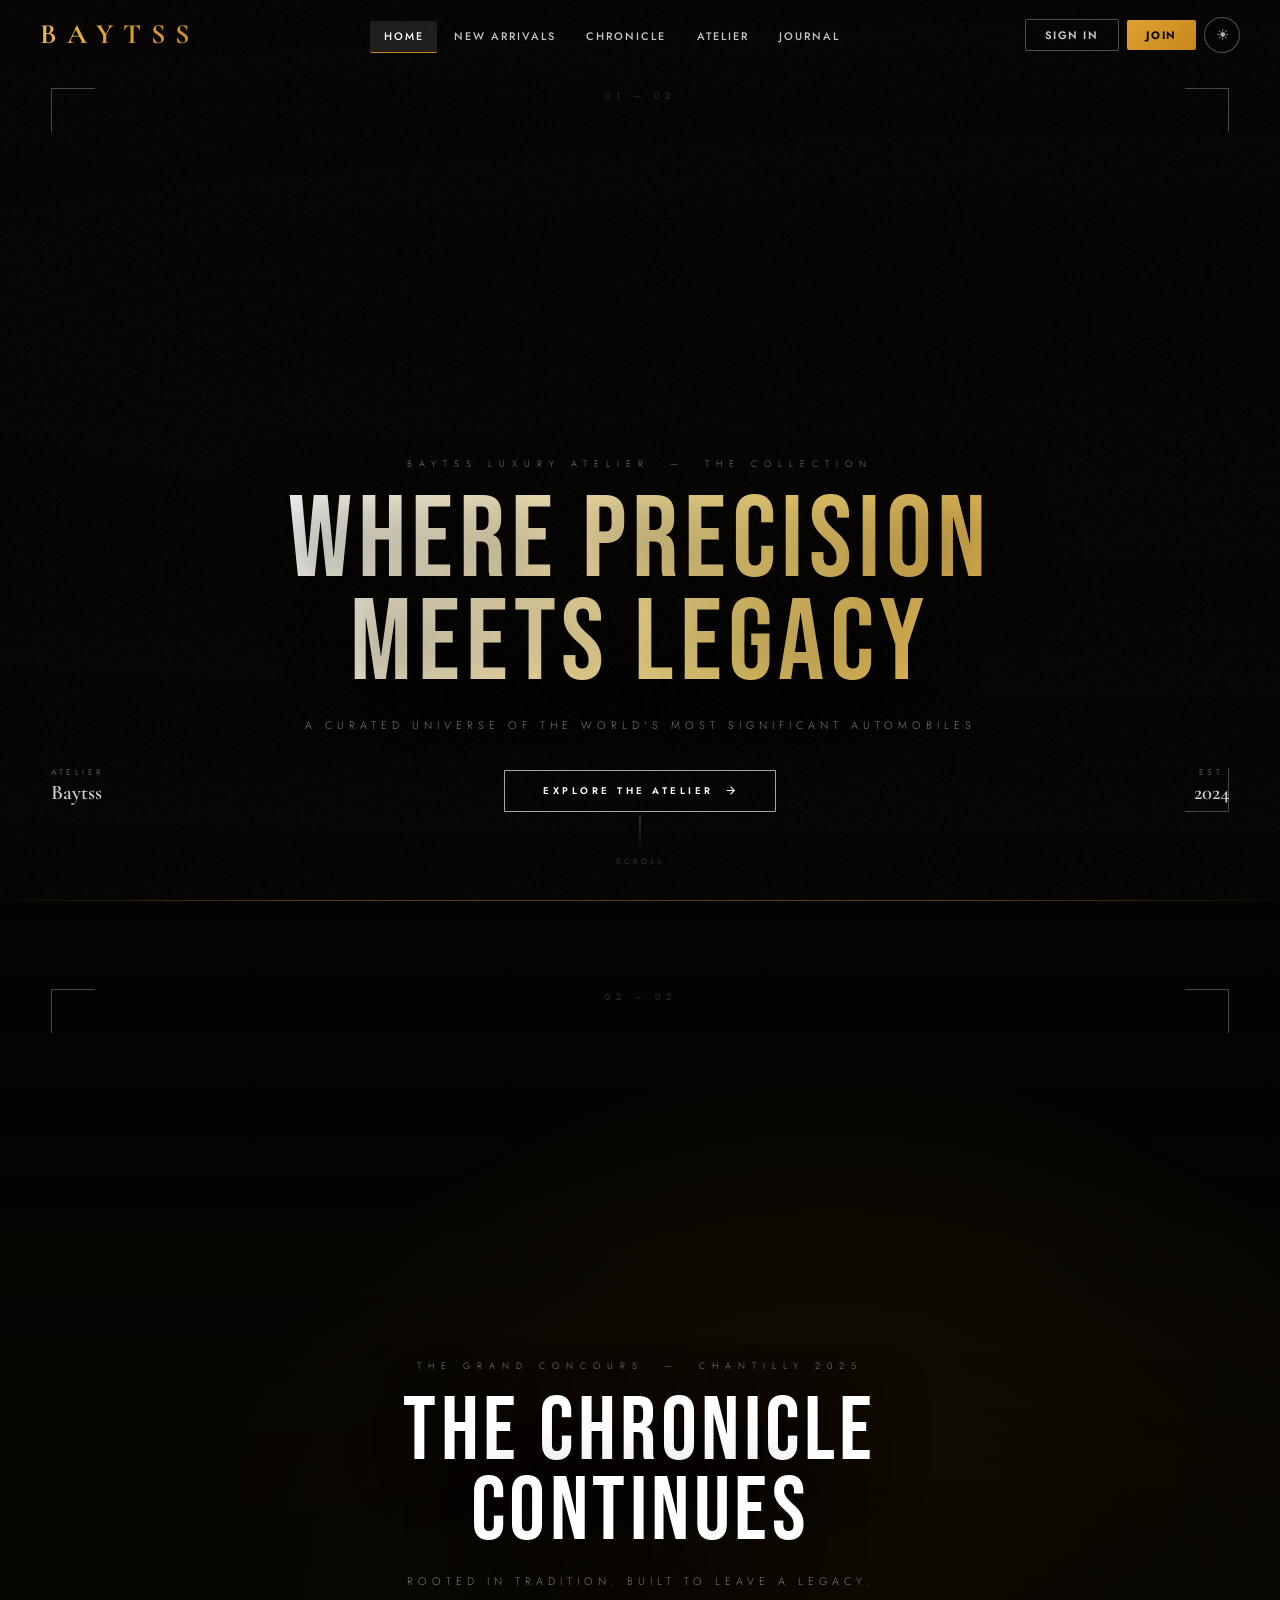
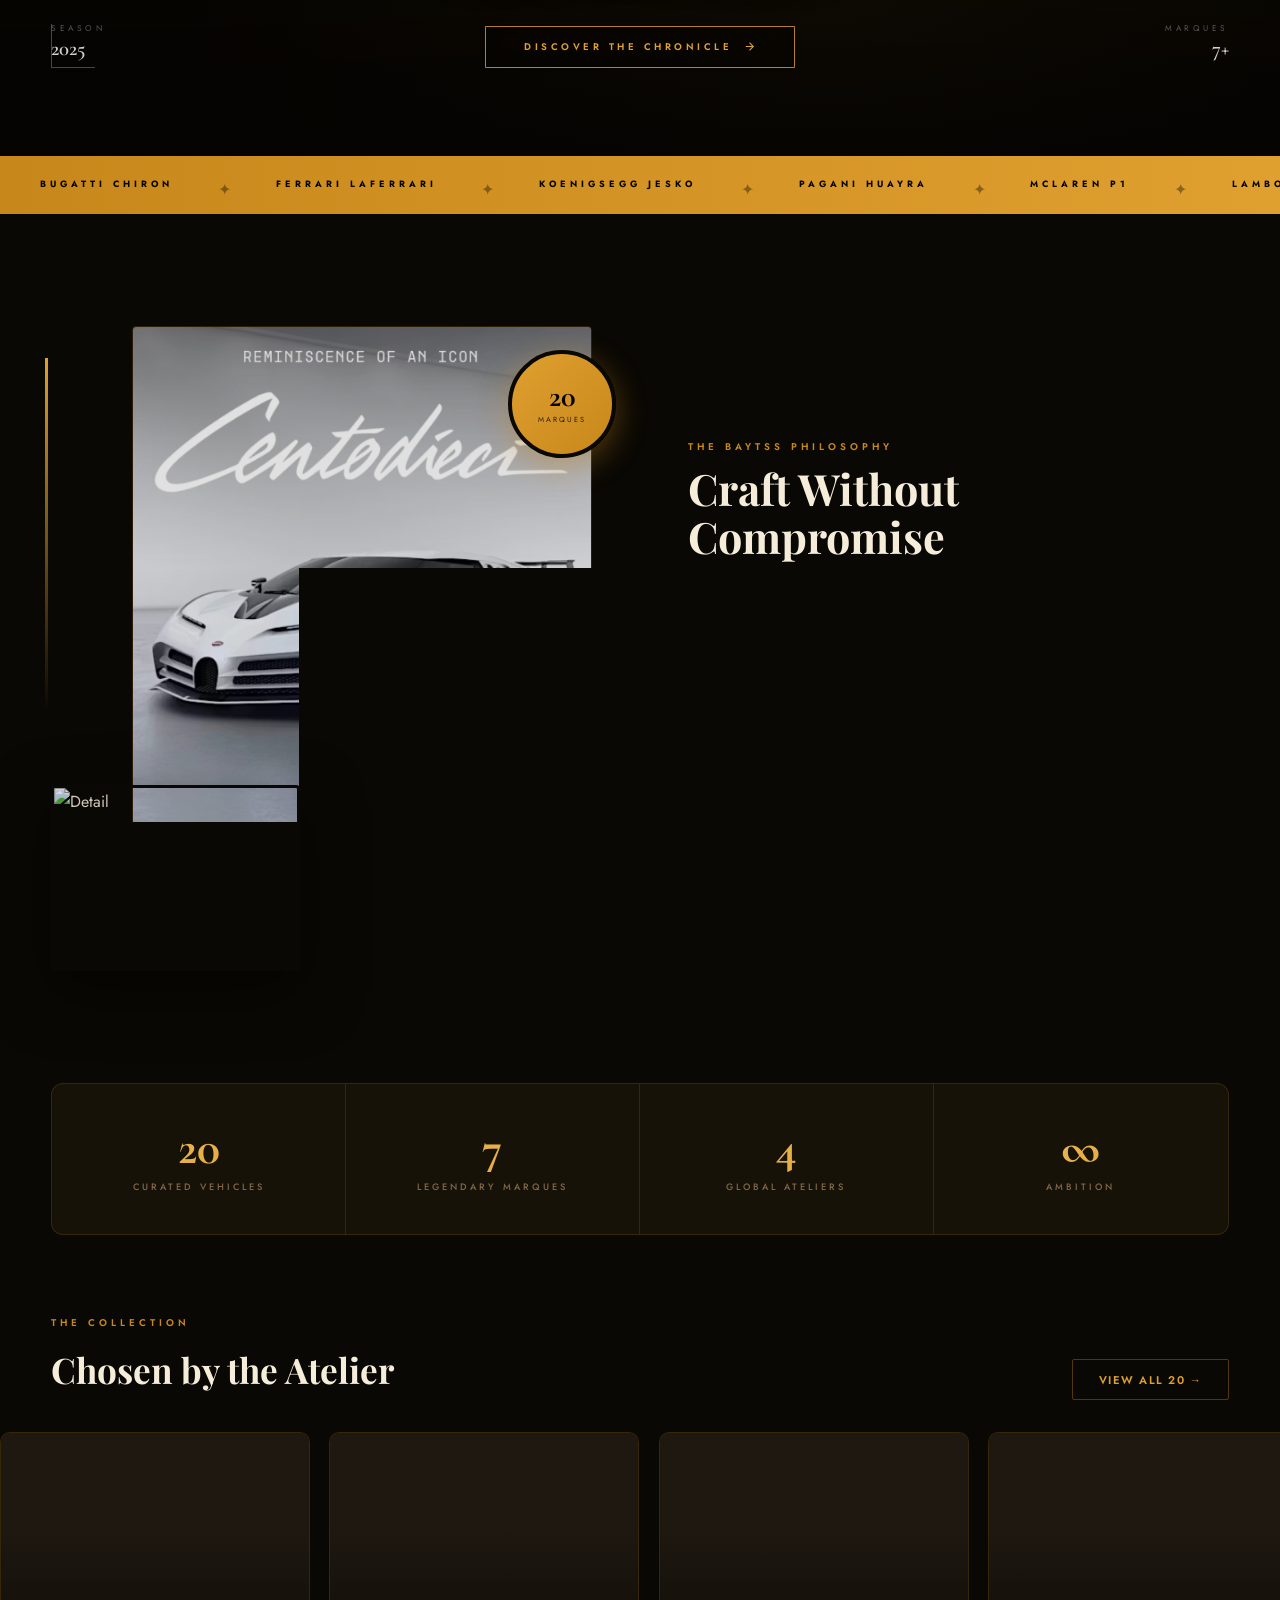
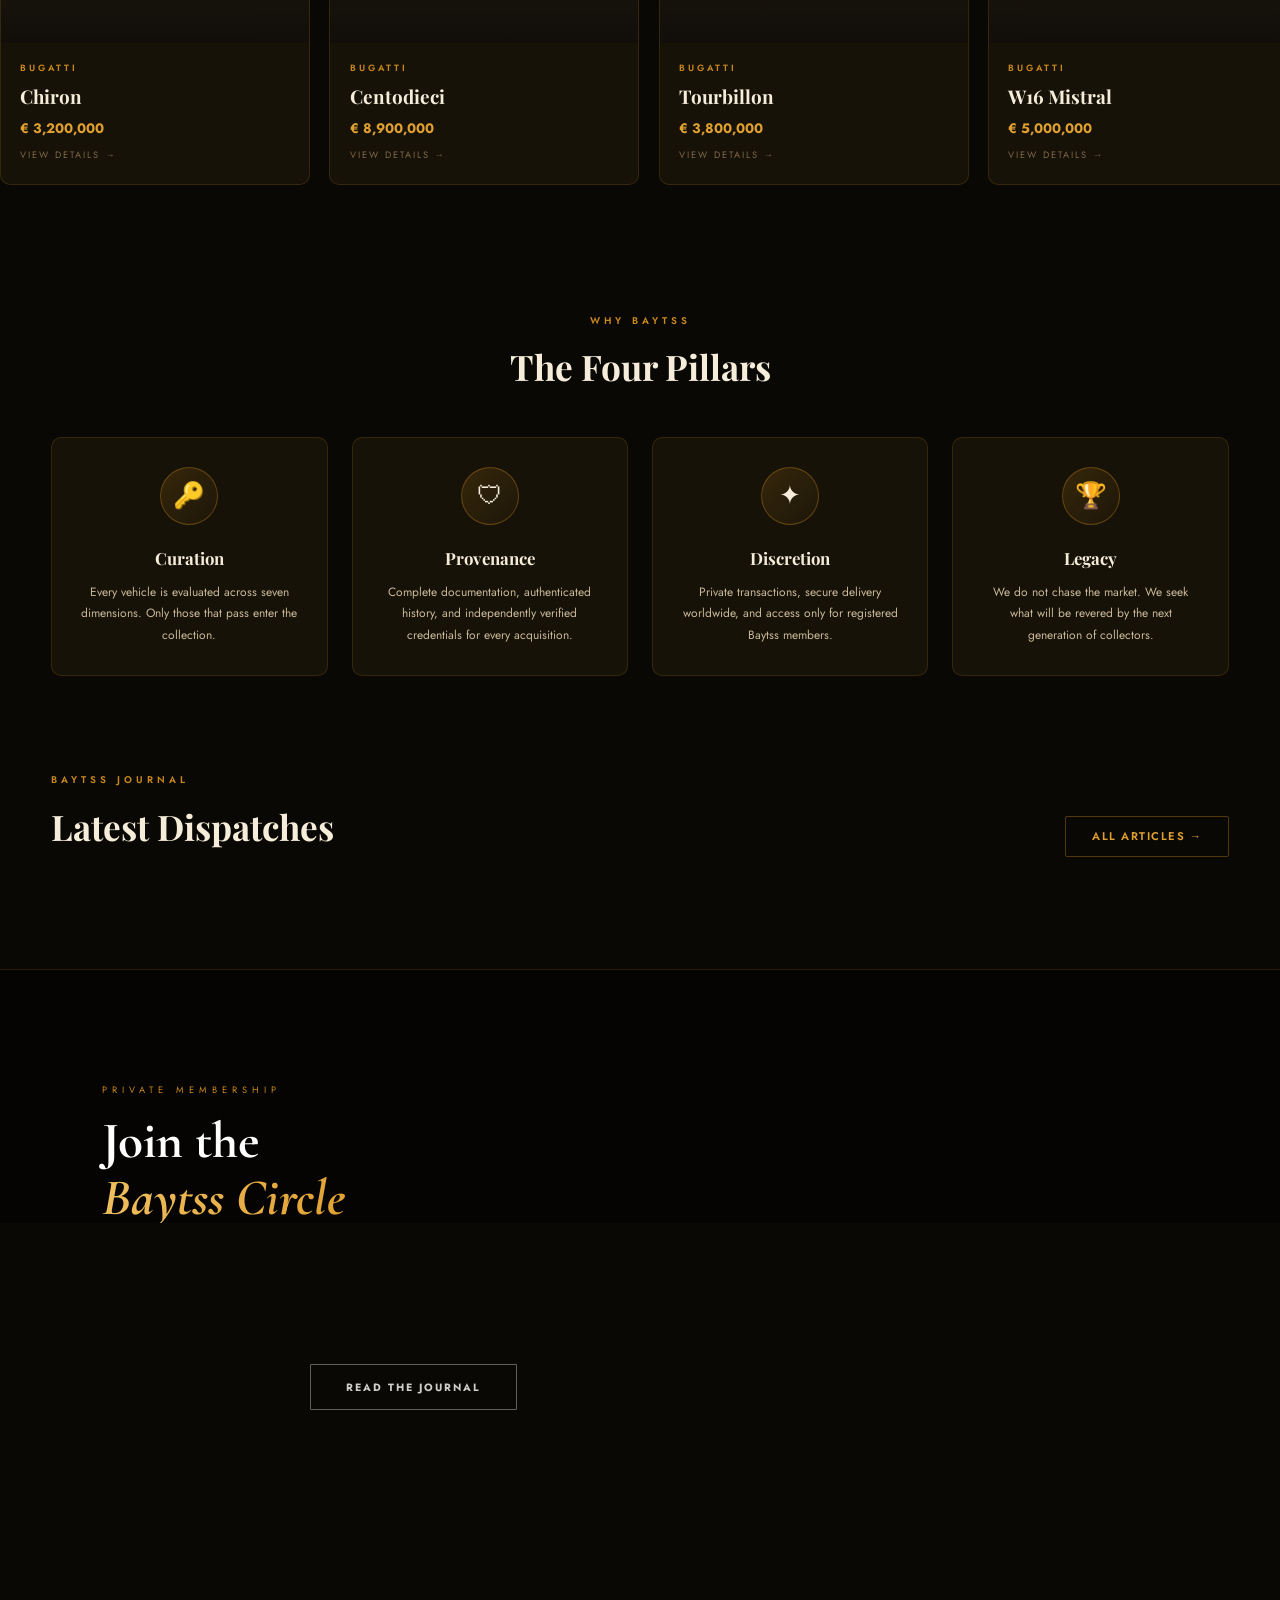
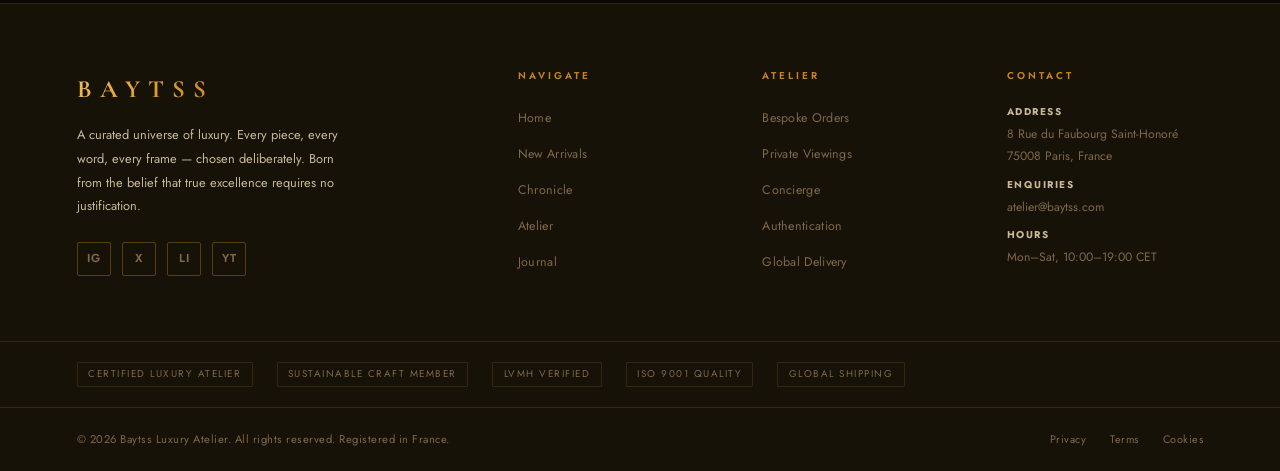
==== index.html @ 58f2b434 "Add files via upload" ====
<!DOCTYPE html>
<html lang="en">
<head>
<meta charset="UTF-8">
<meta name="viewport" content="width=device-width, initial-scale=1.0">
<title>BAYTSS | Luxury Atelier</title>
<link rel="stylesheet" href="baytss.css">
<link href="https://fonts.googleapis.com/css2?family=Bebas+Neue&display=swap" rel="stylesheet">
<style>
/* ══ NAVBAR: transparent floating over hero ══ */
.navbar{position:fixed!important;background:transparent!important;border-bottom:none!important;backdrop-filter:none!important;-webkit-backdrop-filter:none!important;transition:background 0.5s,backdrop-filter 0.5s; width: 100%;}
.navbar.scrolled{background:rgba(8,6,3,0.93)!important;backdrop-filter:blur(24px)!important;-webkit-backdrop-filter:blur(24px)!important;border-bottom:1px solid var(--border)!important;}
[data-theme="light"] .navbar.scrolled{background:rgba(253,248,240,0.96)!important;}
.navbar .nav-links a{color:rgba(255,255,255,0.78)!important;}
.navbar .nav-links a:hover,.navbar .nav-links a.active{color:#fff!important;background:rgba(255,255,255,0.1)!important;}
.navbar.scrolled .nav-links a{color:var(--text2)!important;}
.navbar.scrolled .nav-links a:hover,.navbar.scrolled .nav-links a.active{color:var(--amber2)!important;background:var(--glow)!important;}
.navbar .login-btn{color:rgba(255,255,255,0.8)!important;border-color:rgba(255,255,255,0.3)!important;}
.navbar .login-btn:hover{background:rgba(255,255,255,0.1)!important;}
.navbar.scrolled .login-btn{color:var(--amber2)!important;border-color:var(--border2)!important;}
.navbar .theme-toggle{border-color:rgba(255,255,255,0.3)!important;color:rgba(255,255,255,0.7)!important;background:rgba(0,0,0,0.2)!important;}
.navbar.scrolled .theme-toggle{border-color:var(--border2)!important;color:var(--amber2)!important;background:var(--glow)!important;}

/* ══ HERO: BUGATTI-STYLE STACKED FULL-BLEED VIDEO PANELS ══ */
.hero-panels{margin-top:0;}

.hero-panel{
  position:relative;width:100%;height:100vh;
  min-height:560px;max-height:980px;
  overflow:hidden;display:flex;align-items:flex-end;justify-content:center;
  background:#050402;
}
.hero-panel.panel-2{height:95vh;max-height:900px;}

/* Video layer — supports dual stacked videos */
.hero-panel-video{position:absolute;inset:0;width:100%;height:100%;overflow:hidden;pointer-events:none;}

/* Primary (vs1): full cover fill */
.hero-panel-video .vid-primary{
  position:absolute;inset:0;
  width:100%;height:100%;object-fit:cover;display:block;
  z-index:1;
  transition:transform 10s ease;
}
/* Secondary overlay (vs2): blend on top for depth */
.hero-panel-video .vid-overlay{
  position:absolute;inset:0;
  width:100%;height:100%;object-fit:cover;display:block;
  z-index:2;
  opacity:0.42;
  mix-blend-mode:screen;
  transition:transform 10s ease, opacity 1.2s ease;
}
[data-theme="light"] .hero-panel-video .vid-overlay{
  mix-blend-mode:multiply;
  opacity:0.28;
}
.hero-panel:hover .hero-panel-video .vid-primary,
.hero-panel:hover .hero-panel-video .vid-overlay{transform:scale(1.035);}

/* Fallback image when no video loads */
.hero-panel-fallback{
  position:absolute;inset:0;z-index:0;
  background-size:cover;background-position:center;
  transition:transform 10s ease;
}
.hero-panel:hover .hero-panel-fallback{transform:scale(1.04);}

/* Gradient overlays */
.hero-panel-overlay{position:absolute;inset:0;z-index:2;}
.hero-panel-overlay.dark{
  background:
    linear-gradient(to top, rgba(5,4,2,0.88) 0%, rgba(5,4,2,0.25) 38%, rgba(5,4,2,0.08) 60%, transparent 80%),
    linear-gradient(to bottom, rgba(5,4,2,0.55) 0%, transparent 28%),
    linear-gradient(120deg, rgba(5,4,2,0.18) 0%, transparent 50%);
}
.hero-panel-overlay.amber{
  background:
    linear-gradient(to top, rgba(5,4,2,0.92) 0%, rgba(10,7,2,0.45) 42%, transparent 68%),
    linear-gradient(to bottom, rgba(5,4,2,0.55) 0%, transparent 28%),
    radial-gradient(ellipse at 65% 85%, rgba(200,135,26,0.14) 0%, transparent 55%);
}

/* Corner bracket accents */
.hero-corner{position:absolute;width:44px;height:44px;z-index:3;opacity:0.38;}
.hero-corner.tl{top:88px;left:4%;border-top:1px solid rgba(255,255,255,0.7);border-left:1px solid rgba(255,255,255,0.7);}
.hero-corner.tr{top:88px;right:4%;border-top:1px solid rgba(255,255,255,0.7);border-right:1px solid rgba(255,255,255,0.7);}
.hero-corner.bl{bottom:5.5rem;left:4%;border-bottom:1px solid rgba(255,255,255,0.7);border-left:1px solid rgba(255,255,255,0.7);}
.hero-corner.br{bottom:5.5rem;right:4%;border-bottom:1px solid rgba(255,255,255,0.7);border-right:1px solid rgba(255,255,255,0.7);}

/* Side floating info */
.hero-side{position:absolute;z-index:3;display:flex;flex-direction:column;gap:0.25rem;}
.hero-side.left{left:4%;bottom:6rem;align-items:flex-start;}
.hero-side.right{right:4%;bottom:6rem;align-items:flex-end;}
.hero-side-lbl{font-size:0.52rem;letter-spacing:3.5px;text-transform:uppercase;color:rgba(255,255,255,0.32);font-family:'Jost',sans-serif;}
.hero-side-val{font-family:'Cormorant Garamond',serif;font-size:1.3rem;font-weight:600;color:rgba(255,255,255,0.82);line-height:1;}

/* Panel counter */
.hero-count{position:absolute;top:88px;left:50%;transform:translateX(-50%);z-index:3;font-family:'Jost',sans-serif;font-size:0.58rem;letter-spacing:5px;color:rgba(255,255,255,0.18);}

/* ── Main content: centred bottom ── */
.hero-content{
  position:relative;z-index:4;
  width:100%;text-align:center;
  padding:0 6% 5.5rem;
  display:flex;flex-direction:column;align-items:center;
}

.hero-eyebrow{
  font-family:'Jost',sans-serif;
  font-size:0.58rem;letter-spacing:7px;text-transform:uppercase;
  color:rgba(255,255,255,0.5);font-weight:300;
  margin-bottom:1.1rem;
}

.hero-title{
  font-family:'Bebas Neue',sans-serif;
  font-size:clamp(4rem,9vw,9rem);
  font-weight:400;line-height:0.9;
  color:#fff;letter-spacing:0.05em;
  text-transform:uppercase;
  margin-bottom:1.2rem;
  text-shadow:0 8px 60px rgba(0,0,0,0.5);
}
.hero-title.shimmer{
  background:linear-gradient(110deg,#fff 0%,#f0d070 28%,#e0a030 52%,#fff 76%,#f0d070 100%);
  background-size:250% auto;
  -webkit-background-clip:text;-webkit-text-fill-color:transparent;background-clip:text;
  animation:titleShimmer 6s linear infinite;
}
@keyframes titleShimmer{0%{background-position:0% center;}100%{background-position:250% center;}}

.hero-sub{
  font-family:'Jost',sans-serif;
  font-size:0.68rem;font-weight:300;letter-spacing:5px;text-transform:uppercase;
  color:rgba(255,255,255,0.48);
  margin-bottom:2.2rem;
}

.hero-btn{
  display:inline-flex;align-items:center;gap:0.65rem;
  padding:0.82rem 2.4rem;
  border:1px solid rgba(255,255,255,0.65);
  background:rgba(0,0,0,0.2);
  color:#fff;font-family:'Jost',sans-serif;
  font-size:0.6rem;font-weight:600;letter-spacing:3.5px;text-transform:uppercase;
  cursor:pointer;transition:all 0.35s;border-radius:1px;
  backdrop-filter:blur(6px);
}
.hero-btn:hover{background:#fff;color:#050402;border-color:#fff;box-shadow:0 0 0 1px #fff,0 12px 40px rgba(0,0,0,0.35);}
.hero-btn.gold{border-color:rgba(224,160,48,0.8);color:var(--amber2);}
.hero-btn.gold:hover{background:linear-gradient(135deg,var(--amber2),var(--amber));border-color:transparent;color:#050402;box-shadow:0 10px 36px rgba(200,135,26,0.45);}

/* Scroll cue */
.hero-scroll{
  position:absolute;bottom:2rem;left:50%;transform:translateX(-50%);
  z-index:4;display:flex;flex-direction:column;align-items:center;gap:4px;
  cursor:pointer;opacity:0.4;transition:opacity 0.3s;
}
.hero-scroll:hover{opacity:0.8;}
.hero-scroll-bar{width:1px;height:36px;background:linear-gradient(to bottom,rgba(255,255,255,0.8),transparent);animation:scrollDrop 2s ease-in-out infinite;}
@keyframes scrollDrop{0%{transform:scaleY(0);transform-origin:top;}50%{transform:scaleY(1);transform-origin:top;}51%{transform:scaleY(1);transform-origin:bottom;}100%{transform:scaleY(0);transform-origin:bottom;}}
.hero-scroll-txt{font-family:'Jost',sans-serif;font-size:0.48rem;letter-spacing:4px;text-transform:uppercase;color:rgba(255,255,255,0.5);}

/* Panel separator */
.panel-sep{width:100%;height:1px;background:linear-gradient(90deg,transparent,rgba(200,135,26,0.45) 25%,rgba(200,135,26,0.45) 75%,transparent);}

/* ══ MARQUEE ══ */
.marquee-strip{
  background:linear-gradient(90deg,var(--amber) 0%,var(--amber2) 50%,var(--amber) 100%);
  background-size:200% auto;animation:mGrad 5s linear infinite;
  padding:0.72rem 0;overflow:hidden;white-space:nowrap;
}
@keyframes mGrad{0%{background-position:0% center;}100%{background-position:200% center;}}
.marquee-inner{display:inline-flex;animation:marquee 30s linear infinite;}
.marquee-inner:hover{animation-play-state:paused;}
.marquee-item{font-size:0.57rem;letter-spacing:4px;text-transform:uppercase;font-weight:700;color:#050402;padding:0 2.5rem;white-space:nowrap;}
.marquee-sep{color:rgba(5,4,2,0.38);padding:0 0.3rem;}
@keyframes marquee{0%{transform:translateX(0);}100%{transform:translateX(-50%);}}

/* ══ INTRO ══ */
.intro-section{width:92%;max-width:1300px;margin:7rem auto;display:grid;grid-template-columns:1fr 1fr;gap:6rem;align-items:center;}
.intro-visual{position:relative;}
.intro-img-stack{position:relative;padding-bottom:2rem;}
.intro-img-main{width:85%;aspect-ratio:3/4;border-radius:4px;overflow:hidden;border:1px solid var(--border);margin-left:auto;}
.intro-img-main img{width:100%;height:100%;object-fit:cover;display:block;filter:brightness(0.88);transition:transform 0.7s;}
.intro-img-main:hover img{transform:scale(1.04);}
.intro-img-accent{position:absolute;bottom:0;left:0;width:46%;aspect-ratio:4/3;border-radius:4px;overflow:hidden;border:3px solid var(--bg);box-shadow:0 20px 60px rgba(0,0,0,0.5);}
.intro-img-accent img{width:100%;height:100%;object-fit:cover;display:block;filter:brightness(0.85);}
.intro-gold-bar{position:absolute;top:2rem;left:-0.4rem;width:3px;height:55%;background:linear-gradient(to bottom,var(--amber2),transparent);}
.intro-badge{position:absolute;top:1.5rem;right:-1.5rem;width:108px;height:108px;border-radius:50%;background:linear-gradient(135deg,var(--amber2),var(--amber));display:flex;flex-direction:column;align-items:center;justify-content:center;border:4px solid var(--bg);z-index:2;box-shadow:0 8px 30px rgba(200,135,26,0.4);}
.intro-badge-num{font-family:'Cormorant Garamond',serif;font-size:1.9rem;font-weight:700;color:#050402;line-height:1;}
.intro-badge-lbl{font-size:0.46rem;letter-spacing:2px;text-transform:uppercase;color:#050402;opacity:0.8;margin-top:0.1rem;}
.intro-text .section-title{font-size:2.7rem;line-height:1.12;margin-bottom:1.2rem;}
.intro-desc{font-size:0.87rem;color:var(--text2);line-height:2.1;margin-bottom:1.8rem;}
.intro-features{display:flex;flex-direction:column;gap:0.9rem;margin-bottom:2.2rem;}
.intro-feature{display:flex;align-items:flex-start;gap:1rem;font-size:0.82rem;color:var(--text2);line-height:1.65;}
.intro-feat-icon{width:28px;height:28px;border-radius:50%;flex-shrink:0;background:linear-gradient(135deg,rgba(200,135,26,0.2),rgba(200,135,26,0.04));border:1px solid var(--border2);display:flex;align-items:center;justify-content:center;font-size:0.7rem;margin-top:0.1rem;}

/* ══ STATS ROW ══ */
.stats-row{width:92%;max-width:1300px;margin:5rem auto;display:grid;grid-template-columns:repeat(4,1fr);border:1px solid var(--border);border-radius:12px;overflow:hidden;background:var(--panel);}
.stat-item{padding:2.5rem 2rem;text-align:center;border-right:1px solid var(--border);transition:background 0.3s;}
.stat-item:last-child{border-right:none;}
.stat-item:hover{background:var(--panel2);}
.stat-num{font-family:'Cormorant Garamond',serif;font-size:3rem;font-weight:700;background:linear-gradient(135deg,var(--amber3),var(--amber2));-webkit-background-clip:text;-webkit-text-fill-color:transparent;background-clip:text;line-height:1;margin-bottom:0.4rem;}
.stat-lbl{font-size:0.58rem;letter-spacing:3px;text-transform:uppercase;color:var(--text3);font-weight:500;}

/* ══ FEATURED CARS: horizontal scroll ══ */
.featured-section{margin:5rem 0;overflow:hidden;}
.featured-header{width:92%;max-width:1400px;margin:0 auto 2rem;display:flex;justify-content:space-between;align-items:flex-end;flex-wrap:wrap;gap:1rem;}
.featured-track{display:flex;gap:1.2rem;padding:0 4% 1.5rem;overflow-x:auto;scroll-snap-type:x mandatory;-webkit-overflow-scrolling:touch;scrollbar-width:none;}
.featured-track::-webkit-scrollbar{display:none;}
.feat-car{flex:0 0 310px;border-radius:10px;overflow:hidden;cursor:pointer;background:var(--panel);border:1px solid var(--border);transition:all 0.35s;scroll-snap-align:start;position:relative;}
.feat-car:hover{transform:translateY(-6px);border-color:var(--border2);box-shadow:0 20px 60px var(--shadow);}
.feat-car-img{width:100%;height:210px;overflow:hidden;background:var(--panel2);position:relative;}
.feat-car-img img{width:100%;height:100%;object-fit:cover;display:block;transition:transform 0.5s;}
.feat-car:hover .feat-car-img img{transform:scale(1.07);}
.feat-car-img-grad{position:absolute;inset:0;background:linear-gradient(to top,rgba(5,4,2,0.5) 0%,transparent 55%);}
[data-theme="light"] .feat-car-img-grad{background:linear-gradient(to top,rgba(42,30,10,0.28) 0%,transparent 55%);}
.feat-car-body{padding:1.1rem 1.2rem 1.3rem;}
.feat-car-brand{font-size:0.57rem;letter-spacing:3px;text-transform:uppercase;color:var(--amber);font-weight:600;margin-bottom:0.3rem;}
.feat-car-name{font-family:'Playfair Display',serif;font-size:1.18rem;font-weight:700;color:var(--text);margin-bottom:0.3rem;}
.feat-car-price{font-size:0.86rem;font-weight:700;color:var(--amber2);}
.feat-car-cta{font-size:0.58rem;letter-spacing:2px;text-transform:uppercase;color:var(--text3);transition:color 0.2s;margin-top:0.4rem;}
.feat-car:hover .feat-car-cta{color:var(--amber2);}

/* ══ PILLARS ══ */
.pillars-section{width:92%;max-width:1300px;margin:6rem auto;}
.pillars-grid{display:grid;grid-template-columns:repeat(4,1fr);gap:1.5rem;margin-top:2.5rem;}
.pillar{background:var(--panel);border-radius:10px;padding:1.8rem;border:1px solid var(--border);transition:all 0.3s;text-align:center;position:relative;overflow:hidden;}
.pillar::before{content:'';position:absolute;inset:0;background:linear-gradient(135deg,rgba(200,135,26,0.06),transparent 60%);opacity:0;transition:opacity 0.3s;}
.pillar:hover::before{opacity:1;}
.pillar:hover{border-color:var(--border2);transform:translateY(-5px);box-shadow:0 16px 50px var(--shadow);}
.pillar-icon{width:58px;height:58px;border-radius:50%;background:linear-gradient(135deg,rgba(200,135,26,0.18),rgba(200,135,26,0.04));border:1px solid var(--border2);display:flex;align-items:center;justify-content:center;margin:0 auto 1.2rem;font-size:1.6rem;transition:transform 0.3s;}
.pillar:hover .pillar-icon{transform:scale(1.1);}
.pillar-title{font-family:'Playfair Display',serif;font-size:1.05rem;font-weight:700;color:var(--text);margin-bottom:0.55rem;}
.pillar-desc{font-size:0.75rem;color:var(--text2);line-height:1.8;}

/* ══ NEWS TEASER ══ */
.news-teaser-section{width:92%;max-width:1400px;margin:5rem auto;}
.news-teaser-grid{display:grid;grid-template-columns:1.6fr 1fr 1fr;gap:1.5rem;margin-top:2rem;}
.ntc{background:var(--panel);border-radius:10px;overflow:hidden;border:1px solid var(--border);cursor:pointer;transition:all 0.3s;}
.ntc:hover{border-color:var(--border2);transform:translateY(-5px);box-shadow:0 20px 50px var(--shadow);}
.ntc-img{width:100%;overflow:hidden;position:relative;}
.ntc:first-child .ntc-img{height:250px;}
.ntc:not(:first-child) .ntc-img{height:175px;}
.ntc-img img{width:100%;height:100%;object-fit:cover;display:block;transition:transform 0.55s;filter:brightness(0.84);}
.ntc:hover .ntc-img img{transform:scale(1.06);filter:brightness(0.94);}
.ntc-img::after{content:'';position:absolute;inset:0;background:linear-gradient(to top,rgba(5,4,2,0.48) 0%,transparent 55%);}
[data-theme="light"] .ntc-img::after{background:linear-gradient(to top,rgba(42,30,10,0.28) 0%,transparent 55%);}
.ntc-body{padding:1.2rem 1.3rem 1.4rem;}
.ntc-cat{font-size:0.56rem;letter-spacing:3.5px;text-transform:uppercase;color:var(--amber);font-weight:600;margin-bottom:0.4rem;}
.ntc-title{font-family:'Playfair Display',serif;font-size:1rem;font-weight:700;color:var(--text);line-height:1.35;margin-bottom:0.38rem;}
.ntc-date{font-size:0.67rem;color:var(--text3);}

/* ══ CTA BAND ══ */
.cta-band{width:100%;position:relative;overflow:hidden;padding:7rem 8%;background:#050402;border-top:1px solid var(--border);border-bottom:1px solid var(--border);}
.cta-band-bg{position:absolute;inset:0;background:url('https://images.unsplash.com/photo-1503376780353-7e6692767b70?w=1400&q=80&auto=format&fit=crop') center/cover no-repeat;opacity:0.1;filter:saturate(0.35);}
.cta-band-overlay{position:absolute;inset:0;background:linear-gradient(135deg,rgba(5,4,2,0.92) 0%,rgba(5,4,2,0.62) 50%,rgba(5,4,2,0.4) 100%);}
.cta-band-inner{position:relative;z-index:2;max-width:680px;}
.cta-eyebrow{font-size:0.58rem;letter-spacing:5px;text-transform:uppercase;color:var(--amber);margin-bottom:1rem;}
.cta-band h2{font-family:'Cormorant Garamond',serif;font-size:clamp(2.5rem,4vw,4rem);font-weight:700;color:#fff;line-height:1.1;margin-bottom:1.2rem;}
.cta-band h2 em{font-style:italic;background:linear-gradient(110deg,var(--amber3),var(--amber2));-webkit-background-clip:text;-webkit-text-fill-color:transparent;background-clip:text;}
.cta-band p{font-size:0.87rem;color:rgba(255,255,255,0.62);line-height:1.9;margin-bottom:2.5rem;max-width:540px;}
.cta-btns{display:flex;gap:1rem;flex-wrap:wrap;}
.cta-btn{display:inline-flex;align-items:center;gap:0.5rem;padding:0.9rem 2.2rem;border-radius:1px;font-family:'Jost',sans-serif;font-size:0.66rem;font-weight:700;letter-spacing:2px;text-transform:uppercase;cursor:pointer;transition:all 0.3s;border:none;}
.cta-btn.primary{background:linear-gradient(135deg,var(--amber2),var(--amber));color:#050402;box-shadow:0 6px 28px rgba(200,135,26,0.4);}
.cta-btn.primary:hover{transform:translateY(-2px);box-shadow:0 10px 36px rgba(200,135,26,0.55);}
.cta-btn.outline{background:transparent;border:1px solid rgba(255,255,255,0.35);color:rgba(255,255,255,0.8);backdrop-filter:blur(4px);}
.cta-btn.outline:hover{background:rgba(255,255,255,0.1);border-color:rgba(255,255,255,0.7);color:#fff;}

/* ══ RESPONSIVE ══ */
@media(max-width:1100px){.pillars-grid{grid-template-columns:repeat(2,1fr);}.news-teaser-grid{grid-template-columns:1fr 1fr;}.stats-row{grid-template-columns:repeat(2,1fr);}.stats-row .stat-item:nth-child(2){border-right:none;}.stats-row .stat-item:nth-child(n+3){border-top:1px solid var(--border);}}
@media(max-width:900px){.intro-section{grid-template-columns:1fr;gap:4rem;}.intro-img-accent{display:none;}.intro-badge{right:0;top:0;}.hero-side{display:none;}.hero-corner{display:none;}}
@media(max-width:650px){.hero-title{font-size:clamp(3.2rem,13vw,5.5rem);}.pillars-grid{grid-template-columns:1fr 1fr;}.news-teaser-grid{grid-template-columns:1fr;}.stats-row{grid-template-columns:1fr 1fr;}.feat-car{flex:0 0 265px;}.cta-band{padding:5rem 6%;}}
</style>
</head>
<body>

<!-- FLOATING NAVBAR -->
<nav class="navbar" id="mainNav">
  <a class="logo" href="index.html">BAYTSS</a>
  <ul class="nav-links">
    <li><a href="index.html" class="active">Home</a></li>
    <li><a href="new-arrivals.html">New Arrivals</a></li>
    <li><a href="history.html">Chronicle</a></li>
    <li><a href="store.html">Atelier</a></li>
    <li><a href="news.html">Journal</a></li>
  </ul>
  <div class="nav-right">
    <div class="nav-user-pill" id="navUserPill"><span class="nav-user-name" id="navUserName"></span><button class="nav-logout-btn" id="navLogoutBtn">Sign out</button></div>
    <button class="login-btn" id="navLoginBtn">Sign In</button>
    <button class="signup-btn" id="navSignupBtn">Join</button>
    <button class="theme-toggle" id="themeBtn" title="Toggle theme">☀</button>
  </div>
</nav>

<!-- ══════════════════════════════════════════
     HERO: BUGATTI-STYLE STACKED VIDEO PANELS
     ══════════════════════════════════════════ -->
<div class="hero-panels">

  <!-- PANEL 1: Primary full-bleed hero — vs1.mp4 bg + vs2.mp4 overlay -->
  <div class="hero-panel">
    <div class="hero-panel-video" id="heroVidPanel1">
      <!-- Fallback photo (shown until videos load or if files missing) -->
      <!-- Primary background video: vs1.mp4 -->
      <video class="vid-primary" id="vidPrimary"
        src="vs1.mp4" autoplay loop muted playsinline
        onerror="this.style.display='none'">
      </video>
    </div>
    <div class="hero-panel-overlay dark"></div>
    <div class="hero-corner tl"></div><div class="hero-corner tr"></div><div class="hero-corner br"></div>
    <div class="hero-count">01 — 02</div>
    <div class="hero-side left"><div class="hero-side-lbl">Atelier</div><div class="hero-side-val">Baytss</div></div>
    <div class="hero-side right"><div class="hero-side-lbl">Est.</div><div class="hero-side-val">2024</div></div>
    <div class="hero-content">
      <div class="hero-eyebrow">Baytss Luxury Atelier &nbsp;—&nbsp; The Collection</div>
      <h1 class="hero-title shimmer">Where Precision<br>Meets Legacy</h1>
      <div class="hero-sub">A curated universe of the world's most significant automobiles</div>
      <button class="hero-btn" onclick="location.href='store.html'">
        Explore the Atelier
        <svg width="13" height="13" fill="none" stroke="currentColor" stroke-width="2" viewBox="0 0 24 24"><path d="M5 12h14M12 5l7 7-7 7"/></svg>
      </button>
    </div>
    <div class="hero-scroll" onclick="document.getElementById('heroP2').scrollIntoView({behavior:'smooth'})">
      <div class="hero-scroll-bar"></div>
      <div class="hero-scroll-txt">Scroll</div>
    </div>
  </div>

  <!-- SEPARATOR -->
  <div class="panel-sep"></div>

  <!-- PANEL 2: Secondary cinematic panel (like Bugatti Solitaire) -->
  <div class="hero-panel panel-2" id="heroP2">
    <div class="hero-panel-video" id="heroVidPanel2">
      <div class="hero-panel-fallback" id="heroFb2"
           style="background-image:url('Photo1.jpg')">
      </div>
    </div>
    <div class="hero-panel-overlay amber"></div>
    <div class="hero-corner tl"></div><div class="hero-corner tr"></div><div class="hero-corner bl"></div>
    <div class="hero-count">02 — 02</div>
    <div class="hero-side left"><div class="hero-side-lbl">Season</div><div class="hero-side-val">2025</div></div>
    <div class="hero-side right"><div class="hero-side-lbl">Marques</div><div class="hero-side-val">7+</div></div>
    <div class="hero-content">
      <div class="hero-eyebrow">The Grand Concours &nbsp;—&nbsp; Chantilly 2025</div>
      <h1 class="hero-title" style="font-size:clamp(3.2rem,7vw,7.5rem);">The Chronicle<br>Continues</h1>
      <div class="hero-sub">Rooted in tradition. Built to leave a legacy.</div>
      <button class="hero-btn gold" onclick="location.href='history.html'">
        Discover the Chronicle
        <svg width="13" height="13" fill="none" stroke="currentColor" stroke-width="2" viewBox="0 0 24 24"><path d="M5 12h14M12 5l7 7-7 7"/></svg>
      </button>
    </div>
  </div>

</div><!-- /hero-panels -->

<!-- MARQUEE -->
<div class="marquee-strip">
  <div class="marquee-inner">
    <span class="marquee-item">Bugatti Chiron</span><span class="marquee-sep">✦</span>
    <span class="marquee-item">Ferrari LaFerrari</span><span class="marquee-sep">✦</span>
    <span class="marquee-item">Koenigsegg Jesko</span><span class="marquee-sep">✦</span>
    <span class="marquee-item">Pagani Huayra</span><span class="marquee-sep">✦</span>
    <span class="marquee-item">McLaren P1</span><span class="marquee-sep">✦</span>
    <span class="marquee-item">Lamborghini Revuelto</span><span class="marquee-sep">✦</span>
    <span class="marquee-item">Porsche 918 Spyder</span><span class="marquee-sep">✦</span>
    <span class="marquee-item">Bugatti Tourbillon</span><span class="marquee-sep">✦</span>
    <span class="marquee-item">Bugatti Chiron</span><span class="marquee-sep">✦</span>
    <span class="marquee-item">Ferrari LaFerrari</span><span class="marquee-sep">✦</span>
    <span class="marquee-item">Koenigsegg Jesko</span><span class="marquee-sep">✦</span>
    <span class="marquee-item">Pagani Huayra</span><span class="marquee-sep">✦</span>
    <span class="marquee-item">McLaren P1</span><span class="marquee-sep">✦</span>
    <span class="marquee-item">Lamborghini Revuelto</span><span class="marquee-sep">✦</span>
    <span class="marquee-item">Porsche 918 Spyder</span><span class="marquee-sep">✦</span>
    <span class="marquee-item">Bugatti Tourbillon</span><span class="marquee-sep">✦</span>
  </div>
</div>

<!-- INTRO -->
<section class="intro-section fade-up">
  <div class="intro-visual">
    <div class="intro-img-stack">
      <div class="intro-gold-bar"></div>
      <div class="intro-img-main">
        <img src="centodieci.png" alt="Baytss Atelier">
      </div>
      <div class="intro-img-accent">
        <img src="https://images.unsplash.com/photo-1580274455191-1c62238fa333?w=600&q=80&auto=format&fit=crop" alt="Detail">
      </div>
    </div>
    <div class="intro-badge"><div class="intro-badge-num">20</div><div class="intro-badge-lbl">Marques</div></div>
  </div>
  <div class="intro-text">
    <div class="section-eyebrow">The Baytss Philosophy</div>
    <h2 class="section-title">Craft Without<br>Compromise</h2>
    <p class="intro-desc">Founded on a single conviction — that the most meaningful luxury objects are those made with full awareness of why they exist. The Baytss atelier curates only what endures.</p>
    <div class="intro-features">
      <div class="intro-feature"><div class="intro-feat-icon">✦</div>Only the world's most significant automobiles, hand-selected by our founding council</div>
      <div class="intro-feature"><div class="intro-feat-icon">🏛</div>Private viewings, bespoke acquisition, and Michelin-starred concours events</div>
      <div class="intro-feature"><div class="intro-feat-icon">🔑</div>A members-only circle where collectors and connoisseurs converge</div>
    </div>
    <button class="primary-btn" onclick="location.href='history.html'">Explore Our Chronicle</button>
  </div>
</section>

<!-- STATS -->
<div class="stats-row fade-up">
  <div class="stat-item"><div class="stat-num">20</div><div class="stat-lbl">Curated Vehicles</div></div>
  <div class="stat-item"><div class="stat-num">7</div><div class="stat-lbl">Legendary Marques</div></div>
  <div class="stat-item"><div class="stat-num">4</div><div class="stat-lbl">Global Ateliers</div></div>
  <div class="stat-item"><div class="stat-num">∞</div><div class="stat-lbl">Ambition</div></div>
</div>

<!-- FEATURED CARS: horizontal scroll -->
<section class="featured-section fade-up">
  <div class="featured-header">
    <div><div class="section-eyebrow">The Collection</div><h2 class="section-title" style="margin-bottom:0">Chosen by the Atelier</h2></div>
    <button class="secondary-btn" onclick="location.href='store.html'">View All 20 →</button>
  </div>
  <div class="featured-track" id="featuredCarsGrid"></div>
</section>

<!-- PILLARS -->
<section class="pillars-section fade-up">
  <div style="text-align:center"><div class="section-eyebrow" style="display:inline-block">Why Baytss</div></div>
  <h2 class="section-title" style="text-align:center">The Four Pillars</h2>
  <div class="pillars-grid">
    <div class="pillar"><div class="pillar-icon">🔑</div><div class="pillar-title">Curation</div><p class="pillar-desc">Every vehicle is evaluated across seven dimensions. Only those that pass enter the collection.</p></div>
    <div class="pillar"><div class="pillar-icon">🛡</div><div class="pillar-title">Provenance</div><p class="pillar-desc">Complete documentation, authenticated history, and independently verified credentials for every acquisition.</p></div>
    <div class="pillar"><div class="pillar-icon">✦</div><div class="pillar-title">Discretion</div><p class="pillar-desc">Private transactions, secure delivery worldwide, and access only for registered Baytss members.</p></div>
    <div class="pillar"><div class="pillar-icon">🏆</div><div class="pillar-title">Legacy</div><p class="pillar-desc">We do not chase the market. We seek what will be revered by the next generation of collectors.</p></div>
  </div>
</section>

<!-- NEWS TEASER -->
<section class="news-teaser-section fade-up">
  <div style="display:flex;justify-content:space-between;align-items:flex-end;flex-wrap:wrap;gap:1rem;margin-bottom:2rem;">
    <div><div class="section-eyebrow">Baytss Journal</div><h2 class="section-title" style="margin-bottom:0">Latest Dispatches</h2></div>
    <button class="secondary-btn" onclick="location.href='news.html'">All Articles →</button>
  </div>
  <div class="news-teaser-grid" id="newsTeaserGrid"></div>
</section>

<!-- CTA BAND -->
<section class="cta-band fade-up">
  <div class="cta-band-bg"></div><div class="cta-band-overlay"></div>
  <div class="cta-band-inner">
    <div class="cta-eyebrow">Private Membership</div>
    <h2>Join the<br><em>Baytss Circle</em></h2>
    <p>Access private viewings, exclusive acquisitions, and the most distinguished automotive events in the world. Membership is reserved for those who understand the value of deliberate choice.</p>
    <div class="cta-btns">
      <button class="cta-btn primary" id="joinCircleBtn">Request Access</button>
      <button class="cta-btn outline" onclick="location.href='news.html'">Read the Journal</button>
    </div>
  </div>
</section>

<!-- FOOTER -->
<footer>
  <div class="footer-main">
    <div>
      <div class="footer-logo">BAYTSS</div>
      <p class="footer-tagline">A curated universe of luxury. Every piece, every word, every frame — chosen deliberately. Born from the belief that true excellence requires no justification.</p>
      <div class="footer-social"><a class="footer-social-link" href="#">IG</a><a class="footer-social-link" href="#">X</a><a class="footer-social-link" href="#">LI</a><a class="footer-social-link" href="#">YT</a></div>
    </div>
    <div class="footer-col"><h4>Navigate</h4><ul><li><a href="index.html">Home</a></li><li><a href="new-arrivals.html">New Arrivals</a></li><li><a href="history.html">Chronicle</a></li><li><a href="store.html">Atelier</a></li><li><a href="news.html">Journal</a></li></ul></div>
    <div class="footer-col"><h4>Atelier</h4><ul><li><a href="#">Bespoke Orders</a></li><li><a href="#">Private Viewings</a></li><li><a href="#">Concierge</a></li><li><a href="#">Authentication</a></li><li><a href="#">Global Delivery</a></li></ul></div>
    <div class="footer-col"><h4>Contact</h4><div class="footer-contact-item"><strong>Address</strong>8 Rue du Faubourg Saint-Honoré<br>75008 Paris, France</div><div class="footer-contact-item"><strong>Enquiries</strong>atelier@baytss.com</div><div class="footer-contact-item"><strong>Hours</strong>Mon–Sat, 10:00–19:00 CET</div></div>
  </div>
  <div class="footer-certs"><span class="footer-cert">Certified Luxury Atelier</span><span class="footer-cert">Sustainable Craft Member</span><span class="footer-cert">LVMH Verified</span><span class="footer-cert">ISO 9001 Quality</span><span class="footer-cert">Global Shipping</span></div>
  <div class="footer-bottom"><div class="footer-copy">© <span id="footerYear"></span> Baytss Luxury Atelier. All rights reserved. Registered in France.</div><div class="footer-legal"><a href="#">Privacy</a><a href="#">Terms</a><a href="#">Cookies</a></div></div>
</footer>

<!-- AUTH MODAL -->
<div class="overlay-modal" id="authModal">
  <div class="auth-card">
    <button class="close-btn-x" id="closeAuthModal">&times;</button>
    <span class="auth-card-logo">BAYTSS</span>
    <h2 id="authTitle">Welcome Back</h2>
    <p class="auth-subtitle" id="authSubtitle">Access your Baytss atelier experience.</p>
    <div id="authNameGroup" class="form-group hidden"><label>Full Name</label><input type="text" id="authName"><div class="form-error" id="authNameError"></div></div>
    <div id="authLocationGroup" class="form-group hidden"><label>City / Location</label><input type="text" id="authLocation"><div class="form-error" id="authLocationError"></div></div>
    <div id="authBioGroup" class="form-group hidden"><label>Short Bio</label><textarea id="authBio"></textarea><div class="form-error" id="authBioError"></div></div>
    <div class="form-group"><label>Email Address</label><input type="email" id="authEmail"><div class="form-error" id="authEmailError"></div></div>
    <div class="form-group"><label>Password</label><input type="password" id="authPassword"><div class="form-error" id="authPasswordError"></div></div>
    <div id="authGlobalError" class="form-error"></div><div id="authGlobalSuccess" class="form-success"></div>
    <button class="primary-btn" id="authSubmitBtn" style="width:100%;margin-top:0.5rem">Sign In</button>
    <div class="auth-toggle"><span id="authToggleText">New to Baytss?</span> <button id="authToggleBtn">Create account</button></div>
  </div>
</div>

<!-- PRODUCT MODAL -->
<div class="modal" id="productModal">
  <div class="modal-content">
    <button class="close-modal-btn" id="closeProductModal">&times;</button>
    <div class="modal-img" id="productModalImg"></div>
    <div class="modal-detail">
      <div class="modal-detail-label">Baytss Atelier</div>
      <h2 id="productModalName"></h2>
      <div class="modal-detail-price" id="productModalPrice"></div>
      <div class="modal-detail-desc" id="productModalDesc"></div>
      <div class="modal-actions"><div class="text-muted">Simulated checkout — no real payment processed.</div><button class="primary-btn" id="productModalBuyBtn">Acquire Now</button></div>
    </div>
  </div>
</div>

<!-- CHECKOUT MODAL -->
<div class="modal" id="checkoutModal">
  <div class="checkout-content">
    <button class="close-modal-btn" id="closeCheckoutModal">&times;</button>
    <div class="checkout-header"><h3>Baytss Secure Checkout</h3><p class="text-muted">Simulated — no real payment processed.</p></div>
    <div class="checkout-summary" id="checkoutSummary"></div>
    <div class="form-group"><label>Name on Card</label><input type="text" id="cardName"><div class="form-error" id="cardNameError"></div></div>
    <div class="form-group"><label>Card Number</label><input type="text" id="cardNumber" maxlength="19" placeholder="XXXX XXXX XXXX XXXX"><div class="form-error" id="cardNumberError"></div></div>
    <div class="form-row">
      <div class="form-group"><label>Expiry (MM/YY)</label><input type="text" id="cardExpiry" maxlength="5" placeholder="MM/YY"><div class="form-error" id="cardExpiryError"></div></div>
      <div class="form-group"><label>CVV</label><input type="password" id="cardCvv" maxlength="4"><div class="form-error" id="cardCvvError"></div></div>
    </div>
    <div id="checkoutGlobalError" class="form-error"></div><div id="checkoutGlobalSuccess" class="form-success"></div>
    <button class="primary-btn" id="placeOrderBtn" style="width:100%;margin-top:0.5rem">Place Order</button>
  </div>
</div>

<!-- ADMIN FAB -->
<button class="admin-fab hidden" id="adminFab"><div class="admin-fab-dot"></div>Admin</button>

<!-- ADMIN PANEL -->
<div class="admin-overlay" id="adminOverlay">
  <div class="admin-panel">
    <button class="admin-close-btn" id="closeAdminPanel">&times;</button>
    <div class="admin-header"><div><h2>Baytss Admin Console</h2><div class="text-muted">Signed in as <span id="adminEmailLabel"></span></div></div></div>
    <div class="admin-tabs">
      <button class="admin-tab-btn active" data-tab="heroTab">Hero Videos</button>
      <button class="admin-tab-btn" data-tab="newsTab">News</button>
      <button class="admin-tab-btn" data-tab="careerTab">Careers</button>
      <button class="admin-tab-btn" data-tab="historyTab">History</button>
      <button class="admin-tab-btn" data-tab="usersTab">Users</button>
      <button class="admin-tab-btn" data-tab="ordersTab">Orders</button>
    </div>
    <div class="admin-section active" id="heroTab">
      <h3>Hero Panel Videos</h3>
      <span class="text-muted">
        <strong>Panel 1</strong> always uses <code>vs1.mp4</code> (background) + <code>vs2.mp4</code> (overlay blend) — place both files in the same folder as index.html.<br>
        <strong>Panel 2</strong> video is set below. Leave blank to use the default car photography fallback.
      </span>
      <div class="form-group mt-2"><label>Panel 2 Video — local path or URL (mp4)</label><input type="text" id="adminVideo2" placeholder="v2.mp4 or https://..."></div>
      <div id="adminHeroMessage" class="form-success"></div>
      <button class="primary-btn mt-2" id="adminHeroSave">Save Panel 2 Video</button>
    </div>
    <div class="admin-section" id="newsTab">
      <h3>Publish Article</h3><span class="text-muted">Add a new article to the Journal.</span>
      <div class="form-group mt-2"><label>Title</label><input type="text" id="adminNewsTitleInput"></div>
      <div class="form-group"><label>Image URL</label><input type="text" id="adminNewsImageInput"></div>
      <div class="form-row"><div class="form-group"><label>Category</label><input type="text" id="adminNewsCategoryInput" placeholder="Event · Award · Launch"></div><div class="form-group"><label>Date</label><input type="date" id="adminNewsDateInput"></div></div>
      <div class="form-group"><label>Content</label><textarea id="adminNewsDescInput"></textarea></div>
      <div id="adminNewsMessage" class="form-success"></div>
      <button class="primary-btn mt-2" id="adminNewsAdd">Publish Article</button>
      <div class="admin-list" id="adminNewsList"></div>
    </div>
    <div class="admin-section" id="careerTab">
      <h3>Post Career Role</h3>
      <div class="form-group mt-2"><label>Role Title</label><input type="text" id="adminCareerTitleInput"></div>
      <div class="form-row"><div class="form-group"><label>Location</label><input type="text" id="adminCareerLocationInput"></div><div class="form-group"><label>Posted Date</label><input type="date" id="adminCareerDateInput"></div></div>
      <div class="form-group"><label>Description</label><textarea id="adminCareerDescInput"></textarea></div>
      <div id="adminCareerMessage" class="form-success"></div>
      <button class="primary-btn mt-2" id="adminCareerAdd">Post Role</button>
      <div class="admin-list" id="adminCareerList"></div>
    </div>
    <div class="admin-section" id="historyTab">
      <h3>Add History Entry</h3>
      <div class="form-group mt-2"><label>Title</label><input type="text" id="adminHistTitleInput"></div>
      <div class="form-row"><div class="form-group"><label>Year</label><input type="text" id="adminHistYearInput" placeholder="2024"></div><div class="form-group"><label>Image URL</label><input type="text" id="adminHistImageInput"></div></div>
      <div class="form-group"><label>Short Description</label><input type="text" id="adminHistShortInput"></div>
      <div class="form-group"><label>Full Story</label><textarea id="adminHistDescInput"></textarea></div>
      <div id="adminHistoryMessage" class="form-success"></div>
      <button class="primary-btn mt-2" id="adminHistoryAdd">Add Entry</button>
      <div class="admin-list" id="adminHistoryList"></div>
    </div>
    <div class="admin-section" id="usersTab"><h3>Registered Members</h3><div class="admin-list" id="adminUsersList"></div></div>
    <div class="admin-section" id="ordersTab"><h3>Orders</h3><div class="admin-list" id="adminOrdersList"></div></div>
  </div>
</div>

<script src="baytss_shared.js"></script>
<script>
(function(){
'use strict';
const B=window.BAYTSS;
let selectedProduct=null;

/* Navbar: becomes solid on scroll */
const nav=document.getElementById('mainNav');
window.addEventListener('scroll',()=>nav.classList.toggle('scrolled',window.scrollY>60),{passive:true});

/* ── Hero Videos ──
   Panel 1: vs1.mp4 (primary bg) + vs2.mp4 (overlay blend) — hardcoded, always active.
   Panel 2: controlled by admin settings (video2 field).
   Fallback images show automatically if any video fails to load.
*/
(function setupHeroVideos(){
  const fb1  = document.getElementById('heroFb1');
  const vPri = document.getElementById('vidPrimary');
  const vOvl = document.getElementById('vidOverlay');

  // Hide fallback once at least the primary video loads
  let primaryLoaded = false;
  if(vPri){
    vPri.addEventListener('loadeddata', function(){
      if(!primaryLoaded){ primaryLoaded=true; if(fb1) fb1.style.display='none'; }
    });
    vPri.addEventListener('error', function(){ vPri.style.display='none'; });
  }
  if(vOvl){
    vOvl.addEventListener('error', function(){ vOvl.style.display='none'; });
  }

  // Sync overlay to primary so they start at the same time
  if(vPri && vOvl){
    vPri.addEventListener('play', function(){
      vOvl.currentTime = vPri.currentTime;
      vOvl.play().catch(()=>{});
    });
    // Keep in sync every 30s in case of drift
    setInterval(()=>{
      if(vPri && vOvl && Math.abs(vPri.currentTime - vOvl.currentTime) > 0.5){
        vOvl.currentTime = vPri.currentTime;
      }
    }, 30000);
  }
})();

// Panel 2: admin-controlled video
B.refreshHero=function(){
  const h=B.getHero();
  const src2 = h.video2;
  if(!src2 || src2==='v2.mp4') return; // keep fallback image
  const container=document.getElementById('heroVidPanel2');
  const fb=document.getElementById('heroFb2');
  // Remove any previously injected video
  const existing=container.querySelector('video');
  if(existing) existing.remove();
  const v=document.createElement('video');
  v.src=src2; v.autoplay=true; v.loop=true; v.muted=true; v.playsInline=true;
  v.className='vid-primary';
  v.style.cssText='position:absolute;inset:0;width:100%;height:100%;object-fit:cover;display:block;z-index:1;';
  v.addEventListener('loadeddata',()=>{ if(fb) fb.style.display='none'; });
  v.addEventListener('error',()=>v.remove());
  container.appendChild(v);
};
B.refreshHero();

/* Featured cars: horizontal scroll, first 10 */
function renderFeatured(){
  const track=document.getElementById('featuredCarsGrid');
  track.innerHTML='';
  B.ALL_CARS.slice(0,10).forEach(car=>{
    const card=document.createElement('div');card.className='feat-car';
    card.innerHTML=`
      <div class="feat-car-img">
        <img src="${car.img}" alt="${car.name}" onerror="this.style.display='none'">
        <div class="feat-car-img-grad"></div>
      </div>
      <div class="feat-car-body">
        <div class="feat-car-brand">${car.brand}</div>
        <div class="feat-car-name">${car.name}</div>
        <div class="feat-car-price">${B.fmt(car.price)}</div>
        <div class="feat-car-cta">View details →</div>
      </div>`;
    card.addEventListener('click',()=>openCarModal(car));
    track.appendChild(card);
  });
}
renderFeatured();

/* News teaser */
function renderNewsTeaser(){
  const grid=document.getElementById('newsTeaserGrid');
  const news=B.getNews().slice().sort((a,b)=>new Date(b.date||0)-new Date(a.date||0)).slice(0,3);
  grid.innerHTML='';
  news.forEach(item=>{
    const card=document.createElement('div');card.className='ntc';
    card.innerHTML=`
      <div class="ntc-img"><img src="${item.imageUrl||''}" alt="${item.title}" onerror="this.parentElement.style.display='none'"></div>
      <div class="ntc-body">
        <div class="ntc-cat">${item.category||'News'}</div>
        <div class="ntc-title">${item.title}</div>
        <div class="ntc-date">${item.date||''}</div>
      </div>`;
    card.addEventListener('click',()=>location.href='news.html');
    grid.appendChild(card);
  });
}
B.refreshNews=renderNewsTeaser;
renderNewsTeaser();

/* Join circle */
document.getElementById('joinCircleBtn').addEventListener('click',()=>B.openAuth('signup'));

/* Car modal */
function openCarModal(car){
  selectedProduct=car;
  document.getElementById('productModalImg').innerHTML=`<img src="${car.img}" alt="${car.name}" onerror="this.style.display='none'" style="width:100%;max-height:320px;object-fit:cover;display:block;">`;
  document.getElementById('productModalName').textContent=car.brand+' '+car.name;
  document.getElementById('productModalPrice').textContent=B.fmt(car.price);
  document.getElementById('productModalDesc').textContent=car.desc;
  document.getElementById('productModal').style.display='flex';
}
document.getElementById('closeProductModal').addEventListener('click',()=>document.getElementById('productModal').style.display='none');
document.getElementById('productModal').addEventListener('click',e=>{if(e.target.id==='productModal')e.target.style.display='none';});
document.getElementById('productModalBuyBtn').addEventListener('click',()=>{
  const cur=B.getCurrentUser();
  if(!cur){document.getElementById('productModal').style.display='none';B.openAuth('login');return;}
  document.getElementById('productModal').style.display='none';
  openCheckout(selectedProduct);
});

/* Checkout */
function openCheckout(p){
  document.getElementById('checkoutSummary').innerHTML='Simulated order for <strong>'+p.brand+' '+p.name+'</strong> — <strong>'+B.fmt(p.price)+'</strong>';
  ['checkoutGlobalError','checkoutGlobalSuccess','cardNameError','cardNumberError','cardExpiryError','cardCvvError'].forEach(id=>{const el=document.getElementById(id);if(el)el.textContent='';});
  ['cardName','cardNumber','cardExpiry','cardCvv'].forEach(id=>{const el=document.getElementById(id);if(el)el.value='';});
  document.getElementById('checkoutModal').style.display='flex';
}
document.getElementById('closeCheckoutModal').addEventListener('click',()=>document.getElementById('checkoutModal').style.display='none');
document.getElementById('checkoutModal').addEventListener('click',e=>{if(e.target.id==='checkoutModal')e.target.style.display='none';});
const cardNumber=document.getElementById('cardNumber'),cardExpiry=document.getElementById('cardExpiry');
cardNumber.addEventListener('input',()=>{let v=cardNumber.value.replace(/\D/g,'').substring(0,16);const p=[];for(let i=0;i<v.length;i+=4)p.push(v.substring(i,i+4));cardNumber.value=p.join(' ');});
cardExpiry.addEventListener('input',()=>{let v=cardExpiry.value.replace(/\D/g,'').substring(0,4);if(v.length>=3)v=v.substring(0,2)+'/'+v.substring(2);cardExpiry.value=v;});
document.getElementById('placeOrderBtn').addEventListener('click',()=>{
  const name=document.getElementById('cardName').value.trim();
  const num=document.getElementById('cardNumber').value.replace(/\s+/g,'');
  const exp=document.getElementById('cardExpiry').value.trim();
  const cvv=document.getElementById('cardCvv').value.trim();
  let err=false;
  if(!name){document.getElementById('cardNameError').textContent='Name is required.';err=true;}
  if(!/^\d{16}$/.test(num)){document.getElementById('cardNumberError').textContent='Enter a 16-digit card number.';err=true;}
  if(!/^\d{2}\/\d{2}$/.test(exp)){document.getElementById('cardExpiryError').textContent='Use MM/YY format.';err=true;}
  if(!/^\d{3,4}$/.test(cvv)){document.getElementById('cardCvvError').textContent='Enter a valid CVV.';err=true;}
  if(err)return;
  const cur=B.getCurrentUser();if(!cur||!selectedProduct){document.getElementById('checkoutGlobalError').textContent='Something went wrong.';return;}
  const orders=B.getOrders();
  orders.push({id:B.genId('order'),userId:cur.id,productId:selectedProduct.id,price:selectedProduct.price,createdAt:new Date().toISOString()});
  B.setOrders(orders);
  document.getElementById('checkoutGlobalSuccess').textContent='Order placed successfully!';
  setTimeout(()=>document.getElementById('checkoutModal').style.display='none',700);
});

/* Scroll-triggered reveal */
const obs=new IntersectionObserver(entries=>{
  entries.forEach(e=>{if(e.isIntersecting){e.target.style.opacity='1';e.target.style.transform='translateY(0)';}});
},{threshold:0.1});
document.querySelectorAll('.fade-up').forEach(el=>{
  el.style.opacity='0';el.style.transform='translateY(22px)';
  el.style.transition='opacity 0.75s ease, transform 0.75s ease';
  obs.observe(el);
});
})();
</script>
</body>
</html>
---- baytss.css ----
/* ═══════════════════════════════════════════════
   BAYTSS LUXURY ATELIER — Shared Stylesheet
   Theme: Warm Amber · Honey · Cream · Deep Brown
   ═══════════════════════════════════════════════ */

@import url('https://fonts.googleapis.com/css2?family=Cormorant+Garamond:ital,wght@0,300;0,400;0,600;0,700;1,400;1,600&family=Jost:wght@200;300;400;500;600&family=Playfair+Display:ital,wght@0,400;0,700;0,900;1,400&display=swap');

/* ─── ROOT VARIABLES (Dark: black × gold) ─── */
:root {
  --bg:        #0a0804;
  --bg2:       #100e09;
  --panel:     #161208;
  --panel2:    #1e1810;
  --amber:     #c8871a;
  --amber2:    #e0a030;
  --amber3:    #f0c060;
  --cream:     #fdf6e8;
  --honey:     #d4940a;
  --text:      #f5edda;
  --text2:     #c8b898;
  --text3:     #806848;
  --danger:    #c0392b;
  --danger2:   #e74c3c;
  --success:   #2d9e5f;
  --border:    rgba(200,135,26,0.18);
  --border2:   rgba(200,135,26,0.38);
  --glow:      rgba(200,135,26,0.10);
  --shadow:    rgba(0,0,0,0.7);
}

/* ─── LIGHT MODE (Warm Amber × Cream × Honey Brown) ─── */
[data-theme="light"] {
  --bg:        #fdf8f0;
  --bg2:       #f7f0e2;
  --panel:     #ffffff;
  --panel2:    #fdf4e4;
  --amber:     #a06010;
  --amber2:    #b87820;
  --amber3:    #c89030;
  --cream:     #3a2810;
  --honey:     #8a5008;
  --text:      #2a1e0a;
  --text2:     #6a4e28;
  --text3:     #a08060;
  --border:    rgba(160,96,16,0.18);
  --border2:   rgba(160,96,16,0.32);
  --glow:      rgba(160,96,16,0.07);
  --shadow:    rgba(80,40,0,0.15);
}

/* ─── RESET & BASE ─── */
*, *::before, *::after { margin:0; padding:0; box-sizing:border-box; }
html { scroll-behavior:smooth; }
body {
  background:var(--bg);
  color:var(--text);
  font-family:'Jost', sans-serif;
  line-height:1.7;
  min-height:100vh;
  overflow-x:hidden;
  transition: background 0.4s, color 0.4s;
}

/* Grain overlay */
body::after {
  content:'';
  position:fixed; inset:0;
  background-image: url("data:image/svg+xml,%3Csvg viewBox='0 0 256 256' xmlns='http://www.w3.org/2000/svg'%3E%3Cfilter id='noise'%3E%3CfeTurbulence type='fractalNoise' baseFrequency='0.85' numOctaves='4' stitchTiles='stitch'/%3E%3C/filter%3E%3Crect width='100%25' height='100%25' filter='url(%23noise)' opacity='0.035'/%3E%3C/svg%3E");
  pointer-events:none; z-index:9998; opacity:0.7;
}
[data-theme="light"] body::after { opacity:0.25; }

::-webkit-scrollbar { width:5px; }
::-webkit-scrollbar-track { background:var(--bg2); }
::-webkit-scrollbar-thumb { background:var(--amber); border-radius:10px; }

.serif  { font-family:'Playfair Display', serif; }
.corm   { font-family:'Cormorant Garamond', serif; }

/* ─── NAVBAR ─── */
.navbar {
  display:flex; justify-content:space-between; align-items:center;
  padding:0 2.5rem; height:70px;
  background:rgba(10,8,4,0.94);
  backdrop-filter:blur(24px); -webkit-backdrop-filter:blur(24px);
  border-bottom:1px solid var(--border);
  position:sticky; top:0; z-index:1000;
  transition: background 0.4s, border-color 0.4s;
}
[data-theme="light"] .navbar { background:rgba(253,248,240,0.96); }

.logo {
  font-family:'Cormorant Garamond', serif;
  font-size:1.75rem; font-weight:700; letter-spacing:10px;
  text-transform:uppercase;
  background:linear-gradient(135deg, #f0c060 0%, #e0a030 45%, #c8871a 100%);
  -webkit-background-clip:text; -webkit-text-fill-color:transparent; background-clip:text;
  text-decoration:none;
}
[data-theme="light"] .logo {
  background:linear-gradient(135deg, #8a5008 0%, #a06010 45%, #c07820 100%);
  -webkit-background-clip:text; -webkit-text-fill-color:transparent; background-clip:text;
}

.nav-links { display:flex; list-style:none; gap:0.2rem; }
.nav-links a {
  text-decoration:none; color:var(--text2);
  font-size:0.68rem; font-weight:500; letter-spacing:2px; text-transform:uppercase;
  padding:0.45rem 0.85rem; border-radius:2px; transition:all 0.3s;
}
.nav-links a:hover, .nav-links a.active {
  color:var(--amber2); background:var(--glow);
}
.nav-links a.active { border-bottom:1px solid var(--amber); }

.nav-right { display:flex; gap:0.5rem; align-items:center; }

.login-btn {
  padding:0.45rem 1.2rem; border-radius:2px;
  background:transparent; border:1px solid var(--border2);
  color:var(--amber2); font-family:'Jost',sans-serif;
  font-weight:600; font-size:0.68rem; letter-spacing:1.5px; text-transform:uppercase;
  cursor:pointer; transition:all 0.3s;
}
.login-btn:hover { background:var(--glow); border-color:var(--amber2); color:var(--text); }

.signup-btn {
  padding:0.45rem 1.2rem; border-radius:2px; border:none;
  background:linear-gradient(135deg, var(--amber2), var(--amber));
  color:#0a0804; font-family:'Jost',sans-serif;
  font-weight:700; font-size:0.68rem; letter-spacing:1.5px; text-transform:uppercase;
  cursor:pointer; transition:all 0.3s;
}
.signup-btn:hover { background:linear-gradient(135deg,var(--amber3),var(--amber2)); transform:translateY(-1px); box-shadow:0 6px 20px rgba(200,135,26,0.35); }
[data-theme="light"] .signup-btn { color:#fff; }

.nav-user-pill {
  display:none; align-items:center; gap:0.6rem;
  background:var(--glow); border-radius:2px;
  padding:0.35rem 0.85rem; border:1px solid var(--border2);
  font-size:0.7rem; letter-spacing:0.5px;
}
.nav-user-name { max-width:130px; white-space:nowrap; overflow:hidden; text-overflow:ellipsis; color:var(--amber2); }
.nav-logout-btn {
  border:none; background:transparent; color:var(--text3);
  cursor:pointer; font-size:0.65rem; letter-spacing:1px; text-transform:uppercase;
  font-family:'Jost',sans-serif; transition:color 0.2s;
}
.nav-logout-btn:hover { color:var(--danger2); }

.theme-toggle {
  width:36px; height:36px; border-radius:50%;
  border:1px solid var(--border2); background:var(--glow);
  color:var(--amber2); cursor:pointer; font-size:0.95rem;
  display:flex; align-items:center; justify-content:center;
  transition:all 0.3s; flex-shrink:0;
}
.theme-toggle:hover { background:var(--border); transform:scale(1.1); }

/* ─── FOOTER ─── */
footer {
  background:var(--panel);
  margin-top:5rem; border-top:1px solid var(--border);
}
.footer-main {
  display:grid; grid-template-columns:2fr 1fr 1fr 1fr;
  gap:3rem; padding:4rem 6%;
  max-width:1400px; margin:0 auto;
}
.footer-logo {
  font-family:'Cormorant Garamond', serif; font-size:1.55rem; font-weight:700;
  letter-spacing:8px; text-transform:uppercase;
  background:linear-gradient(135deg, var(--amber3), var(--amber2), var(--amber));
  -webkit-background-clip:text; -webkit-text-fill-color:transparent; background-clip:text;
  margin-bottom:0.8rem; display:inline-block;
}
[data-theme="light"] .footer-logo {
  background:linear-gradient(135deg, #8a5008, #a06010, #c07820);
  -webkit-background-clip:text; -webkit-text-fill-color:transparent; background-clip:text;
}
.footer-tagline { font-size:0.8rem; color:var(--text2); line-height:1.85; max-width:280px; margin-bottom:1.5rem; }
.footer-social { display:flex; gap:0.7rem; flex-wrap:wrap; }
.footer-social-link {
  width:34px; height:34px; border-radius:2px;
  border:1px solid var(--border2);
  display:flex; align-items:center; justify-content:center;
  color:var(--text3); font-size:0.72rem; font-weight:600; letter-spacing:0.5px;
  text-decoration:none; transition:all 0.3s;
}
.footer-social-link:hover { border-color:var(--amber2); color:var(--amber2); background:var(--glow); }
.footer-col h4 {
  font-size:0.62rem; letter-spacing:3px; text-transform:uppercase;
  color:var(--amber); font-weight:600; margin-bottom:1.1rem;
}
.footer-col ul { list-style:none; display:flex; flex-direction:column; gap:0.55rem; }
.footer-col ul li a {
  text-decoration:none; color:var(--text3); font-size:0.78rem;
  transition:color 0.2s; letter-spacing:0.3px;
}
.footer-col ul li a:hover { color:var(--amber2); }
.footer-contact-item { font-size:0.76rem; color:var(--text3); line-height:1.8; margin-bottom:0.5rem; }
.footer-contact-item strong { color:var(--text2); display:block; font-size:0.62rem; letter-spacing:1.5px; text-transform:uppercase; margin-bottom:0.2rem; }
.footer-certs {
  border-top:1px solid var(--border); padding:1.2rem 6%;
  max-width:1400px; margin:0 auto;
  display:flex; gap:1.5rem; flex-wrap:wrap; align-items:center;
}
.footer-cert { font-size:0.62rem; letter-spacing:1.5px; text-transform:uppercase; color:var(--text3); border:1px solid var(--border); padding:0.22rem 0.65rem; border-radius:1px; }
.footer-bottom {
  border-top:1px solid var(--border); padding:1.4rem 6%;
  max-width:1400px; margin:0 auto;
  display:flex; justify-content:space-between; align-items:center; flex-wrap:wrap; gap:1rem;
}
.footer-copy { font-size:0.7rem; color:var(--text3); letter-spacing:0.5px; }
.footer-legal { display:flex; gap:1.5rem; }
.footer-legal a { font-size:0.68rem; color:var(--text3); text-decoration:none; letter-spacing:0.5px; transition:color 0.2s; }
.footer-legal a:hover { color:var(--amber2); }

/* ─── SECTION COMMON ─── */
.section-wrap { width:92%; max-width:1400px; margin:5rem auto; }
.section-eyebrow { font-size:0.61rem; letter-spacing:4px; text-transform:uppercase; color:var(--amber); font-weight:600; margin-bottom:0.5rem; }
.section-title {
  font-family:'Playfair Display', serif; font-size:2.2rem; font-weight:700;
  color:var(--text); margin-bottom:0.35rem;
}
.section-subtitle { font-size:0.8rem; color:var(--text2); letter-spacing:0.3px; margin-bottom:2.2rem; }
.section-line { width:36px; height:2px; background:linear-gradient(90deg, var(--amber), transparent); margin-bottom:1.8rem; }

/* ─── BUTTONS ─── */
.primary-btn {
  border-radius:2px;
  background:linear-gradient(135deg, var(--amber2), var(--amber));
  border:none; color:#0a0804;
  padding:0.7rem 1.6rem; cursor:pointer;
  font-family:'Jost', sans-serif;
  font-weight:700; font-size:0.7rem; letter-spacing:1.5px; text-transform:uppercase;
  transition:all 0.3s;
}
.primary-btn:hover { background:linear-gradient(135deg,var(--amber3),var(--amber2)); box-shadow:0 6px 20px rgba(200,135,26,0.3); transform:translateY(-1px); }
[data-theme="light"] .primary-btn { color:#fff; }

.secondary-btn {
  border-radius:2px; background:transparent;
  border:1px solid var(--border2); color:var(--amber2);
  padding:0.7rem 1.6rem; cursor:pointer;
  font-family:'Jost', sans-serif;
  font-weight:600; font-size:0.7rem; letter-spacing:1.5px; text-transform:uppercase;
  transition:all 0.3s;
}
.secondary-btn:hover { background:var(--glow); border-color:var(--amber2); }

/* ─── CARDS ─── */
.car-card {
  background:var(--panel); border-radius:12px; overflow:hidden; cursor:pointer;
  border:1px solid var(--border);
  transition:all 0.35s cubic-bezier(0.4,0,0.2,1);
  position:relative;
}
.car-card::after {
  content:''; position:absolute; inset:0;
  background:linear-gradient(180deg, transparent 55%, rgba(0,0,0,0.55) 100%);
  pointer-events:none;
}
[data-theme="light"] .car-card::after {
  background:linear-gradient(180deg, transparent 55%, rgba(80,40,0,0.18) 100%);
}
.car-card:hover { transform:translateY(-6px); border-color:var(--border2); box-shadow:0 24px 60px var(--shadow), 0 0 0 1px rgba(200,135,26,0.2); }
.card-img { width:100%; height:450px !important; overflow:hidden; background:var(--panel2); }
.card-img img { width:100%; height:100%; object-fit:cover; display:block; transition:transform 0.5s ease; }
.car-card:hover .card-img img { transform:scale(1.07); }
.card-body { padding:1.1rem 1.2rem 1.3rem; }
.card-brand { font-size:0.6rem; letter-spacing:2.5px; text-transform:uppercase; color:var(--amber); font-weight:600; margin-bottom:0.35rem; }
.card-name { font-family:'Playfair Display', serif; font-size:1.25rem; font-weight:700; color:var(--text); margin-bottom:0.45rem; }
.card-price-row { display:flex; justify-content:space-between; align-items:center; margin-bottom:0.5rem; }
.card-price { font-size:0.92rem; font-weight:700; color:var(--amber2); letter-spacing:0.5px; }
.card-cta { font-size:0.62rem; letter-spacing:2px; text-transform:uppercase; color:var(--text3); transition:color 0.2s; }
.car-card:hover .card-cta { color:var(--amber2); }
.card-desc { font-size:0.78rem; color:var(--text2); line-height:1.7; display:-webkit-box; -webkit-line-clamp:2; -webkit-box-orient:vertical; overflow:hidden; }

/* ─── FORMS ─── */
.form-group { margin-bottom:1rem; }
.form-group label {
  display:block; font-size:0.66rem; letter-spacing:1.5px; text-transform:uppercase;
  margin-bottom:0.3rem; color:var(--text2); font-weight:600;
}
.form-group input,
.form-group textarea,
.form-group select {
  width:100%; padding:0.65rem 0.85rem;
  border-radius:2px; border:1px solid var(--border2);
  background:var(--bg2); color:var(--text);
  font-family:'Jost',sans-serif; font-size:0.85rem;
  transition:border-color 0.2s;
}
[data-theme="light"] .form-group input,
[data-theme="light"] .form-group textarea,
[data-theme="light"] .form-group select { background:#fff; }
.form-group input:focus,
.form-group textarea:focus { outline:none; border-color:var(--amber); box-shadow:0 0 0 3px rgba(200,135,26,0.1); }
.form-group textarea { min-height:80px; resize:vertical; }
.form-row { display:grid; grid-template-columns:repeat(2,1fr); gap:1rem; }
.form-error { color:var(--danger2); font-size:0.7rem; margin-top:0.22rem; }
.form-success { color:var(--success); font-size:0.7rem; margin-top:0.22rem; }

/* ─── MODAL BASE ─── */
.overlay-modal {
  display:none; position:fixed; inset:0;
  background:rgba(0,0,0,0.92); z-index:3000;
  justify-content:center; align-items:center; padding:1rem;
  backdrop-filter:blur(10px);
}
[data-theme="light"] .overlay-modal { background:rgba(253,248,240,0.94); }
.auth-card {
  background:var(--panel); border-radius:12px; padding:2.5rem;
  width:100%; max-width:440px; border:1px solid var(--border2);
  position:relative;
}
.auth-card-logo {
  font-family:'Cormorant Garamond', serif; font-size:1rem;
  letter-spacing:6px; text-transform:uppercase;
  background:linear-gradient(135deg, var(--amber3), var(--amber));
  -webkit-background-clip:text; -webkit-text-fill-color:transparent; background-clip:text;
  margin-bottom:0.8rem; display:block;
}
.auth-card h2 { font-family:'Playfair Display', serif; font-size:1.6rem; color:var(--text); margin-bottom:0.3rem; }
.auth-subtitle { font-size:0.76rem; color:var(--text2); margin-bottom:1.4rem; }
.auth-toggle { font-size:0.73rem; margin-top:1rem; color:var(--text2); }
.auth-toggle button { border:none; background:transparent; color:var(--amber2); cursor:pointer; text-decoration:underline; font-size:0.73rem; font-family:'Jost',sans-serif; }
.close-btn-x {
  position:absolute; top:14px; right:16px;
  border:none; background:transparent; color:var(--text3);
  font-size:1.4rem; cursor:pointer; transition:color 0.2s;
}
.close-btn-x:hover { color:var(--text); }

/* ─── PRODUCT MODAL ─── */
.modal {
  display:none; position:fixed; inset:0;
  background:rgba(0,0,0,0.96); z-index:3100;
  justify-content:center; align-items:flex-start !important; padding:1rem;
  backdrop-filter:blur(14px); overflow-y: auto !important;
}
[data-theme="light"] .modal { background:rgba(253,248,240,0.96); }
.modal-content { margin: 2rem !important;
  background:var(--panel); max-width:680px; width:100%; max-width:none !important; overflow: visible !important;
  border-radius:12px; border:1px solid var(--border2);
  overflow:hidden; position:relative;
}
.modal-img img { width:100%; max-height:320px; object-fit:cover; display:block; filter:brightness(0.92); }
.modal-detail { padding:1.8rem; }
.modal-detail-label { font-size:0.6rem; letter-spacing:3px; text-transform:uppercase; color:var(--amber); margin-bottom:0.45rem; }
.modal-detail h2 { font-family:'Playfair Display', serif; font-size:1.75rem; color:var(--text); margin-bottom:0.45rem; }
.modal-detail-price { font-size:1.05rem; font-weight:700; color:var(--amber2); margin-bottom:0.7rem; letter-spacing:1px; }
.modal-detail-desc { font-size:0.83rem; color:var(--text2); line-height:1.85; margin-bottom:1.1rem; }
.modal-actions { display:flex; justify-content:space-between; align-items:center; gap:1rem; flex-wrap:wrap; }
.close-modal-btn {
  background:var(--panel2); border:1px solid var(--border);
  font-size:1.2rem; cursor:pointer; width:38px; height:38px;
  border-radius:50%; position:absolute; top:16px; right:16px;
  color:var(--text2); display:flex; align-items:center; justify-content:center;
  transition:all 0.2s; z-index:5;
}
.close-modal-btn:hover { background:var(--border); color:var(--text); }

/* ─── CHECKOUT MODAL ─── */
.checkout-content {
  background:var(--panel); max-width:510px; width:100%;
  border-radius:12px; border:1px solid var(--border2);
  padding:2.2rem; position:relative;
}
.checkout-header { margin-bottom:1.2rem; }
.checkout-header h3 { font-family:'Playfair Display', serif; font-size:1.35rem; color:var(--text); margin-bottom:0.3rem; }
.checkout-summary {
  font-size:0.83rem; color:var(--text2); line-height:1.8;
  margin-bottom:1.2rem; padding:0.9rem;
  background:var(--panel2); border-radius:6px; border:1px solid var(--border);
}

/* ─── STATUS PILLS ─── */
.status-pill {
  display:inline-flex; padding:0.28rem 0.75rem; border-radius:1px;
  font-size:0.63rem; letter-spacing:1.5px; text-transform:uppercase; font-weight:600;
  background:rgba(200,135,26,0.1); color:var(--amber2); border:1px solid var(--border2);
}
.status-pill.pending  { background:rgba(255,193,7,0.1); color:#f0c040; border-color:rgba(240,192,64,0.3); }
.status-pill.accepted { background:rgba(45,158,95,0.1); color:#5ec97a; border-color:rgba(94,201,122,0.3); }
.status-pill.rejected { background:rgba(192,57,43,0.1); color:#e57373; border-color:rgba(229,115,115,0.3); }

.badge { display:inline-flex; padding:0.2rem 0.55rem; border-radius:1px; font-size:0.6rem; letter-spacing:1.5px; text-transform:uppercase; border:1px solid var(--border); font-weight:600; }
.badge-admin { border-color:rgba(240,192,80,0.5); color:#f0c050; }
.badge-user  { border-color:rgba(129,199,132,0.4); color:#81c784; }

/* ─── ADMIN FAB ─── */
.admin-fab {
  position:fixed; bottom:28px; right:28px;
  background:linear-gradient(135deg, var(--amber2), var(--amber));
  color:#0a0804; border:none; border-radius:2px;
  padding:0.75rem 1.1rem; cursor:pointer;
  font-family:'Jost', sans-serif;
  font-weight:700; font-size:0.66rem; letter-spacing:2px; text-transform:uppercase;
  box-shadow:0 8px 32px rgba(200,135,26,0.4);
  z-index:3300; transition:all 0.3s;
  display:flex; align-items:center; gap:0.5rem;
}
.admin-fab:hover { transform:translateY(-2px); box-shadow:0 12px 40px rgba(200,135,26,0.5); }
.admin-fab-dot { width:6px; height:6px; background:#0a0804; border-radius:50%; animation:pulse 2s infinite; }
[data-theme="light"] .admin-fab { color:#fff; }

/* ─── ADMIN PANEL ─── */
.admin-overlay {
  display:none; position:fixed; inset:0;
  background:rgba(0,0,0,0.97); z-index:3400;
  justify-content:center; align-items:flex-start;
  padding:2rem 1rem; overflow-y:auto;
  backdrop-filter:blur(20px);
}
.admin-panel {
  background:var(--bg2); border-radius:12px;
  width:100%; max-width:1100px;
  border:1px solid var(--border2); padding:2rem;
  position:relative;
}
.admin-header { display:flex; justify-content:space-between; align-items:center; margin-bottom:1.5rem; padding-bottom:1.2rem; border-bottom:1px solid var(--border); flex-wrap:wrap; gap:1rem; }
.admin-header h2 { font-family:'Playfair Display', serif; font-size:1.45rem; color:var(--amber2); margin-bottom:0.2rem; }
.admin-header .text-muted { font-size:0.7rem; color:var(--text3); }
.admin-tabs { display:flex; flex-wrap:wrap; gap:0.4rem; margin-bottom:1.5rem; }
.admin-tab-btn {
  border-radius:2px; border:1px solid var(--border);
  background:transparent; color:var(--text2);
  padding:0.42rem 0.85rem; cursor:pointer;
  font-family:'Jost', sans-serif;
  font-size:0.66rem; letter-spacing:1.5px; text-transform:uppercase; font-weight:600;
  transition:all 0.2s;
}
.admin-tab-btn:hover { border-color:var(--border2); color:var(--text); }
.admin-tab-btn.active { background:linear-gradient(135deg,var(--amber2),var(--amber)); color:#0a0804; border-color:transparent; }
[data-theme="light"] .admin-tab-btn.active { color:#fff; }
.admin-section { display:none; margin-top:0.5rem; }
.admin-section.active { display:block; }
.admin-section h3 { font-family:'Playfair Display', serif; font-size:1.1rem; color:var(--text); margin-bottom:0.3rem; }
.admin-section > .text-muted { font-size:0.74rem; margin-bottom:1.1rem; display:block; }
.admin-list { margin-top:1.2rem; max-height:280px; overflow-y:auto; border-top:1px solid var(--border); padding-top:0.8rem; }
.admin-list-item {
  background:var(--panel); border-radius:8px; padding:0.75rem 0.9rem;
  margin-bottom:0.45rem; font-size:0.8rem;
  display:flex; justify-content:space-between; align-items:flex-start; gap:0.8rem;
  border:1px solid var(--border);
}
.admin-list-main { flex:1; }
.admin-list-main strong { color:var(--text); font-size:0.83rem; }
.admin-list-actions { display:flex; flex-direction:column; gap:0.3rem; flex-shrink:0; }
.admin-delete-btn {
  border-radius:1px; border:1px solid rgba(192,57,43,0.5);
  background:transparent; color:#e57373; padding:0.22rem 0.65rem;
  cursor:pointer; font-size:0.63rem; letter-spacing:1px; text-transform:uppercase;
  font-family:'Jost',sans-serif; font-weight:600; transition:all 0.2s;
}
.admin-delete-btn:hover { background:rgba(192,57,43,0.1); }
.admin-close-btn { position:absolute; top:14px; right:16px; border:none; background:transparent; color:var(--text3); font-size:1.4rem; cursor:pointer; transition:color 0.2s; }
.admin-close-btn:hover { color:var(--text); }

/* ─── PROFILE SECTION ─── */
.profile-summary {
  background:var(--panel); border-radius:12px; padding:2rem;
  margin-bottom:1.5rem; border:1px solid var(--border);
  display:grid; grid-template-columns:1.6fr 1fr; gap:2rem;
}
.profile-name { font-family:'Playfair Display', serif; font-size:1.75rem; font-weight:700; color:var(--text); }
.profile-meta { font-size:0.76rem; color:var(--text2); margin-top:0.3rem; }
.profile-bio { font-size:0.83rem; color:var(--text2); line-height:1.8; margin-top:0.35rem; }
.profile-actions { display:flex; flex-wrap:wrap; gap:0.6rem; margin-top:0.8rem; }
.profile-stat-row { display:grid; grid-template-columns:repeat(3,1fr); gap:0.8rem; align-content:start; }
.profile-stat { background:var(--panel2); border-radius:8px; padding:0.9rem; text-align:center; border:1px solid var(--border); }
.profile-stat-label { font-size:0.62rem; letter-spacing:2px; text-transform:uppercase; color:var(--text3); margin-bottom:0.35rem; }
.profile-stat-value { font-size:1.45rem; font-weight:700; color:var(--amber2); font-family:'Playfair Display', serif; }
.dashboard-grid { display:grid; grid-template-columns:repeat(auto-fill,minmax(300px,1fr)); gap:1.5rem; }
.dashboard-block { background:var(--panel); border-radius:12px; padding:1.4rem; border:1px solid var(--border); }
.dashboard-block h3 { font-family:'Playfair Display', serif; font-size:1.05rem; color:var(--amber2); margin-bottom:0.9rem; padding-bottom:0.55rem; border-bottom:1px solid var(--border); }
.dashboard-item { background:var(--panel2); border-radius:8px; padding:0.9rem; margin-bottom:0.7rem; font-size:0.8rem; border:1px solid var(--border); }
.dashboard-item-header { display:flex; justify-content:space-between; align-items:center; margin-bottom:0.35rem; }
.dashboard-item-title { font-weight:600; color:var(--text); font-size:0.83rem; }
.dashboard-item-meta { font-size:0.7rem; color:var(--text3); font-style:italic; }
.info-row { display:flex; justify-content:space-between; padding:0.52rem 0; border-bottom:1px solid var(--border); font-size:0.78rem; }
.info-row:last-child { border-bottom:none; }
.info-row span:first-child { color:var(--text3); }
.info-row span:last-child { color:var(--text); font-weight:500; }
.auth-prompt { background:var(--panel); border-radius:12px; padding:3rem; text-align:center; border:1px solid var(--border); }
.auth-prompt p { margin-bottom:1.4rem; color:var(--text2); font-size:0.88rem; }

/* ─── EMPTY STATE ─── */
.empty-state {
  text-align:center; padding:3rem; border-radius:8px;
  background:rgba(200,135,26,0.04); border:1px dashed var(--border);
  font-size:0.83rem; color:var(--text2);
}
.empty-state span { display:block; margin-top:0.4rem; font-size:0.76rem; color:var(--text3); }

/* ─── UTILITIES ─── */
.hidden  { display:none !important; }
.text-muted { color:var(--text3); font-size:0.76rem; }
.mt-1 { margin-top:0.25rem; } .mt-2 { margin-top:0.5rem; } .mt-3 { margin-top:0.75rem; } .mt-4 { margin-top:1rem; }
.mb-1 { margin-bottom:0.25rem; } .mb-2 { margin-bottom:0.5rem; } .mb-4 { margin-bottom:1rem; }
.text-center { text-align:center; }

/* ─── ANIMATIONS ─── */
@keyframes pulse { 0%,100%{opacity:1;} 50%{opacity:0.3;} }
@keyframes fadeUp { from{opacity:0;transform:translateY(18px);} to{opacity:1;transform:translateY(0);} }
@keyframes shimmer { 0%{background-position:-400px 0;} 100%{background-position:400px 0;} }
.fade-up { animation:fadeUp 0.7s ease both; }

/* ─── RESPONSIVE ─── */
@media(max-width:900px) {
  .footer-main { grid-template-columns:1fr 1fr; gap:2rem; }
  .profile-summary { grid-template-columns:1fr; }
  .footer-bottom { flex-direction:column; text-align:center; }
}
@media(max-width:600px) {
  .navbar { padding:0 1.2rem; }
  .nav-links { display:none; }
  .footer-main { grid-template-columns:1fr; padding:2.5rem 5%; }
  .form-row { grid-template-columns:1fr; }
}
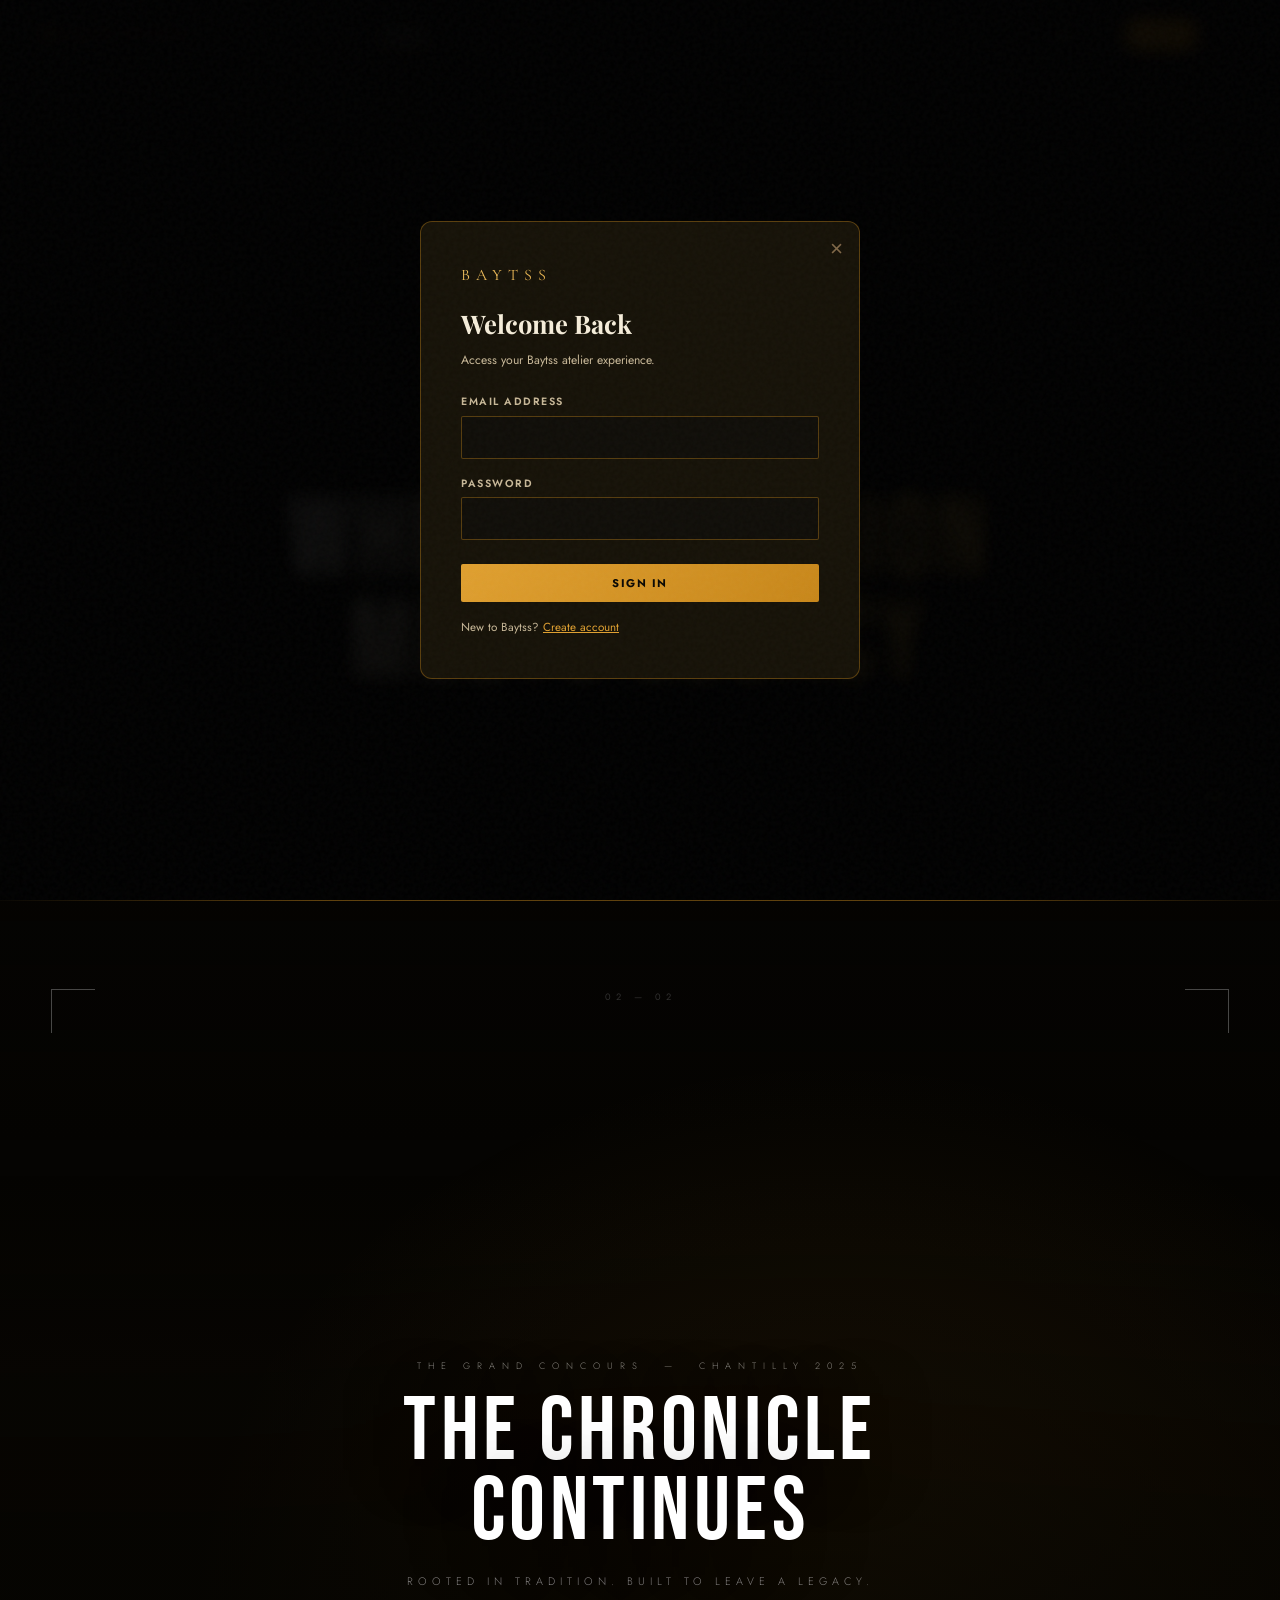
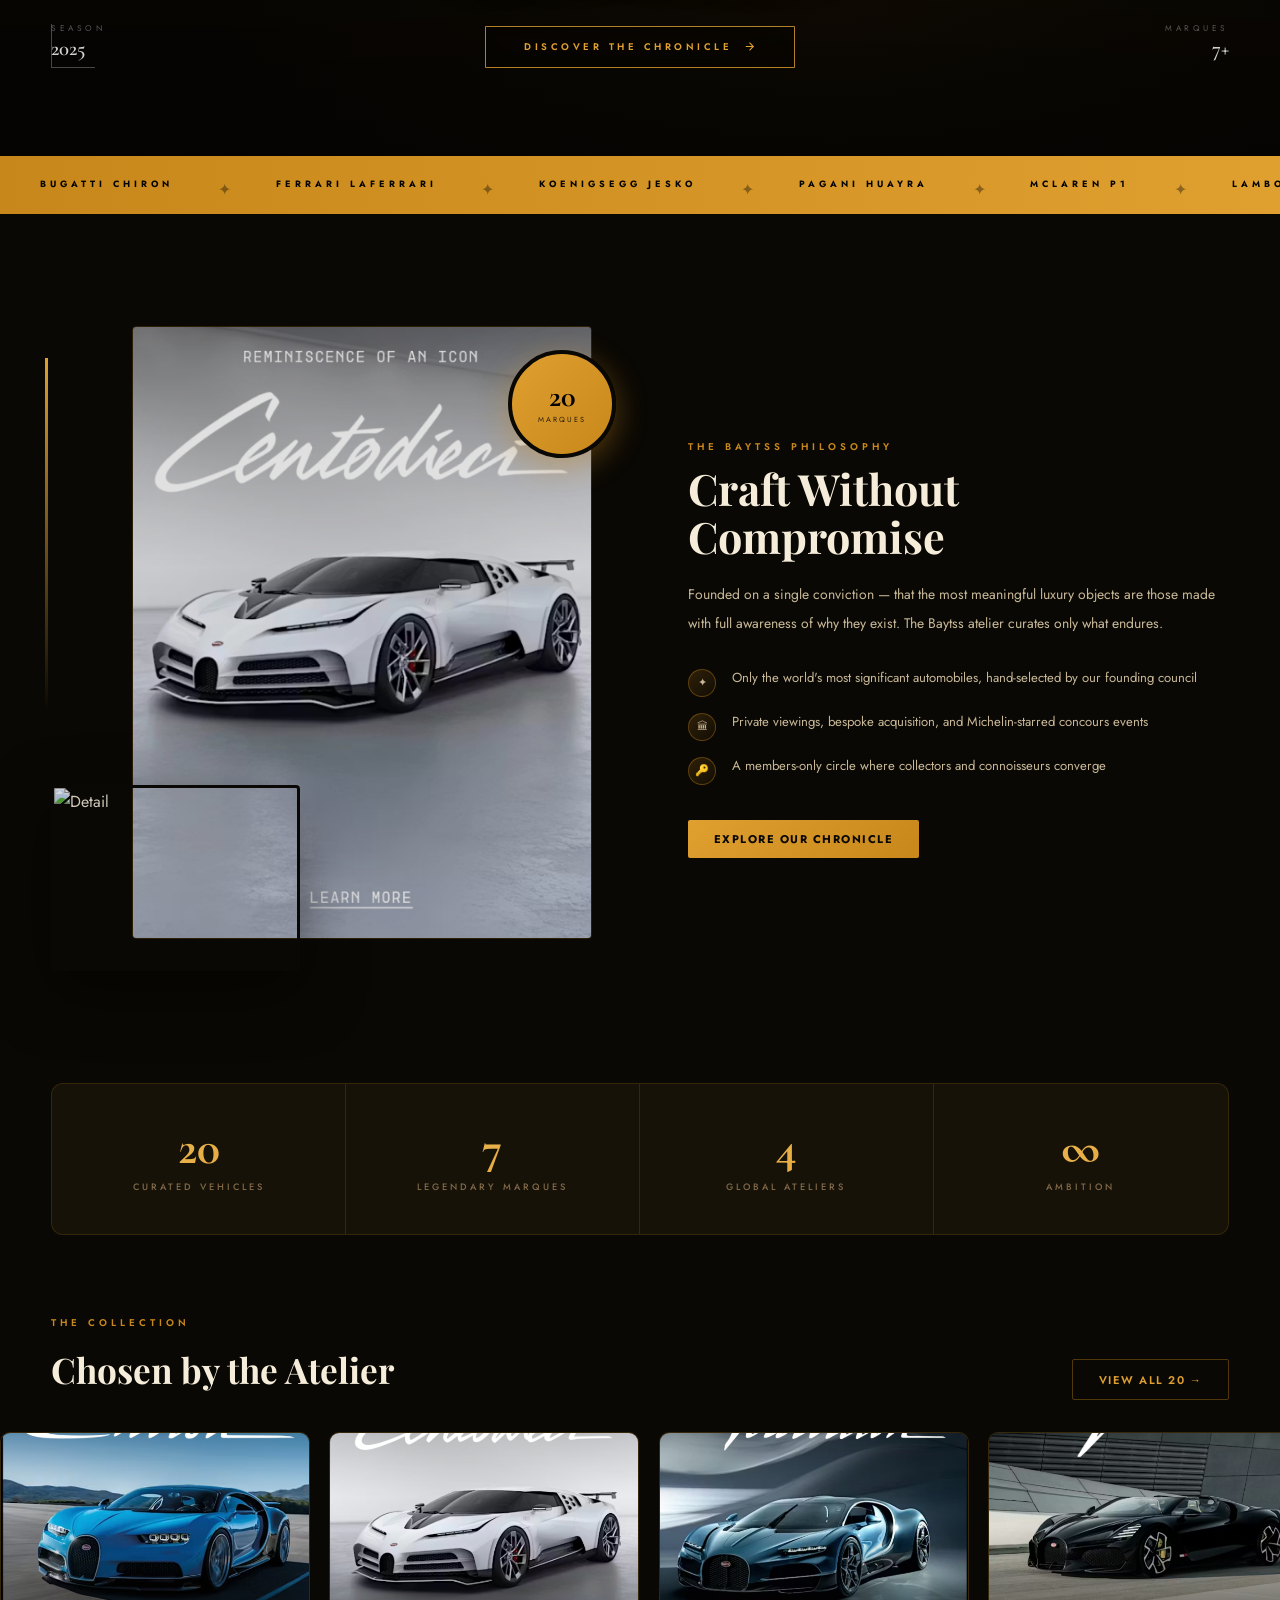
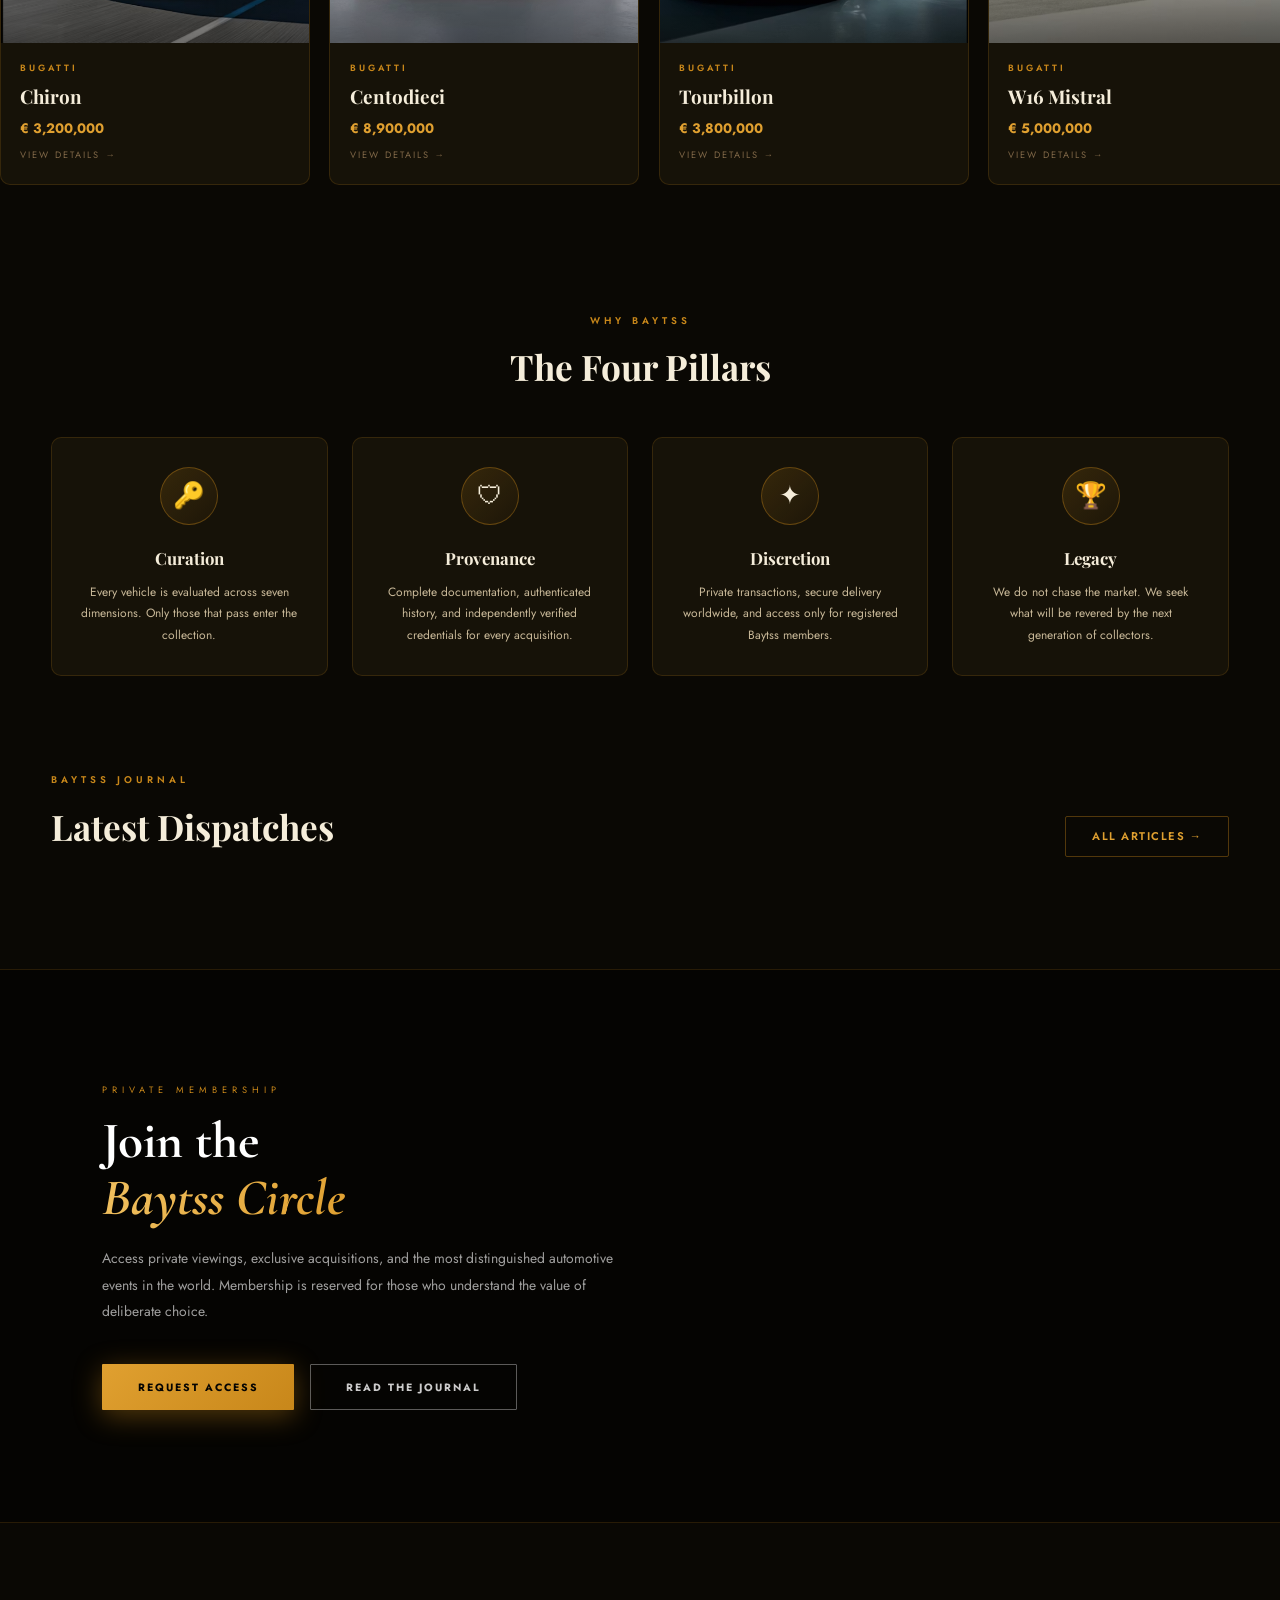
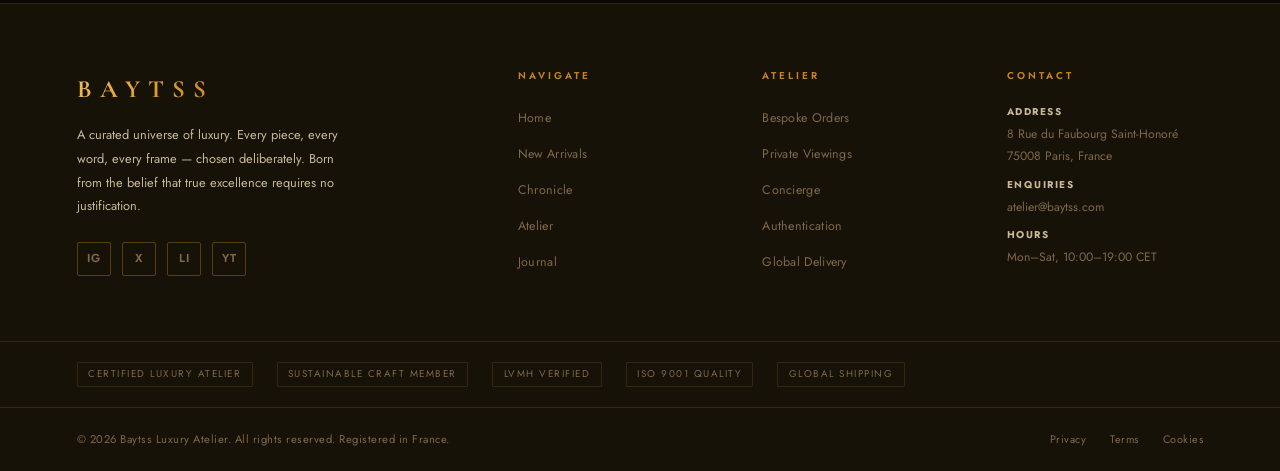
==== commit aee1e216: "Add files via upload" ====
--- a/index.html
+++ b/index.html
@@ -535,6 +535,7 @@
     <div class="admin-header"><div><h2>Baytss Admin Console</h2><div class="text-muted">Signed in as <span id="adminEmailLabel"></span></div></div></div>
     <div class="admin-tabs">
       <button class="admin-tab-btn active" data-tab="heroTab">Hero Videos</button>
+      <button class="admin-tab-btn" data-tab="carsTab">Cars</button>
       <button class="admin-tab-btn" data-tab="newsTab">News</button>
       <button class="admin-tab-btn" data-tab="careerTab">Careers</button>
       <button class="admin-tab-btn" data-tab="historyTab">History</button>
@@ -550,6 +551,15 @@
       <div class="form-group mt-2"><label>Panel 2 Video — local path or URL (mp4)</label><input type="text" id="adminVideo2" placeholder="v2.mp4 or https://..."></div>
       <div id="adminHeroMessage" class="form-success"></div>
       <button class="primary-btn mt-2" id="adminHeroSave">Save Panel 2 Video</button>
+    </div>
+    <div class="admin-section" id="carsTab">
+      <h3>Add New Car</h3><span class="text-muted">Add a new automobile to the Baytss catalog.</span>
+      <div class="form-row mt-2"><div class="form-group"><label>Brand</label><input type="text" id="adminCarBrandInput" placeholder="e.g., Ferrari"></div><div class="form-group"><label>Model Name</label><input type="text" id="adminCarNameInput" placeholder="e.g., LaFerrari"></div></div>
+      <div class="form-row"><div class="form-group"><label>Price (€)</label><input type="number" id="adminCarPriceInput" placeholder="3000000"></div><div class="form-group"><label>Image Filename</label><input type="text" id="adminCarImageInput" placeholder="laferrari.png"></div></div>
+      <div class="form-group"><label>Description</label><textarea id="adminCarDescInput" placeholder="Detailed description of the automobile..."></textarea></div>
+      <div id="adminCarMessage" class="form-success"></div>
+      <button class="primary-btn mt-2" id="adminCarAdd">Add Car</button>
+      <div class="admin-list" id="adminCarsList"></div>
     </div>
     <div class="admin-section" id="newsTab">
       <h3>Publish Article</h3><span class="text-muted">Add a new article to the Journal.</span>
@@ -657,7 +667,7 @@
 function renderFeatured(){
   const track=document.getElementById('featuredCarsGrid');
   track.innerHTML='';
-  B.ALL_CARS.slice(0,10).forEach(car=>{
+  B.getCars().slice(0,10).forEach(car=>{
     const card=document.createElement('div');card.className='feat-car';
     card.innerHTML=`
       <div class="feat-car-img">
@@ -758,6 +768,13 @@
   el.style.transition='opacity 0.75s ease, transform 0.75s ease';
   obs.observe(el);
 });
+
+// Show login panel on website open if not logged in
+setTimeout(() => {
+  if (!B.getCurrentUser()) {
+    B.openAuth('login');
+  }
+}, 1000);
 })();
 </script>
 </body>
